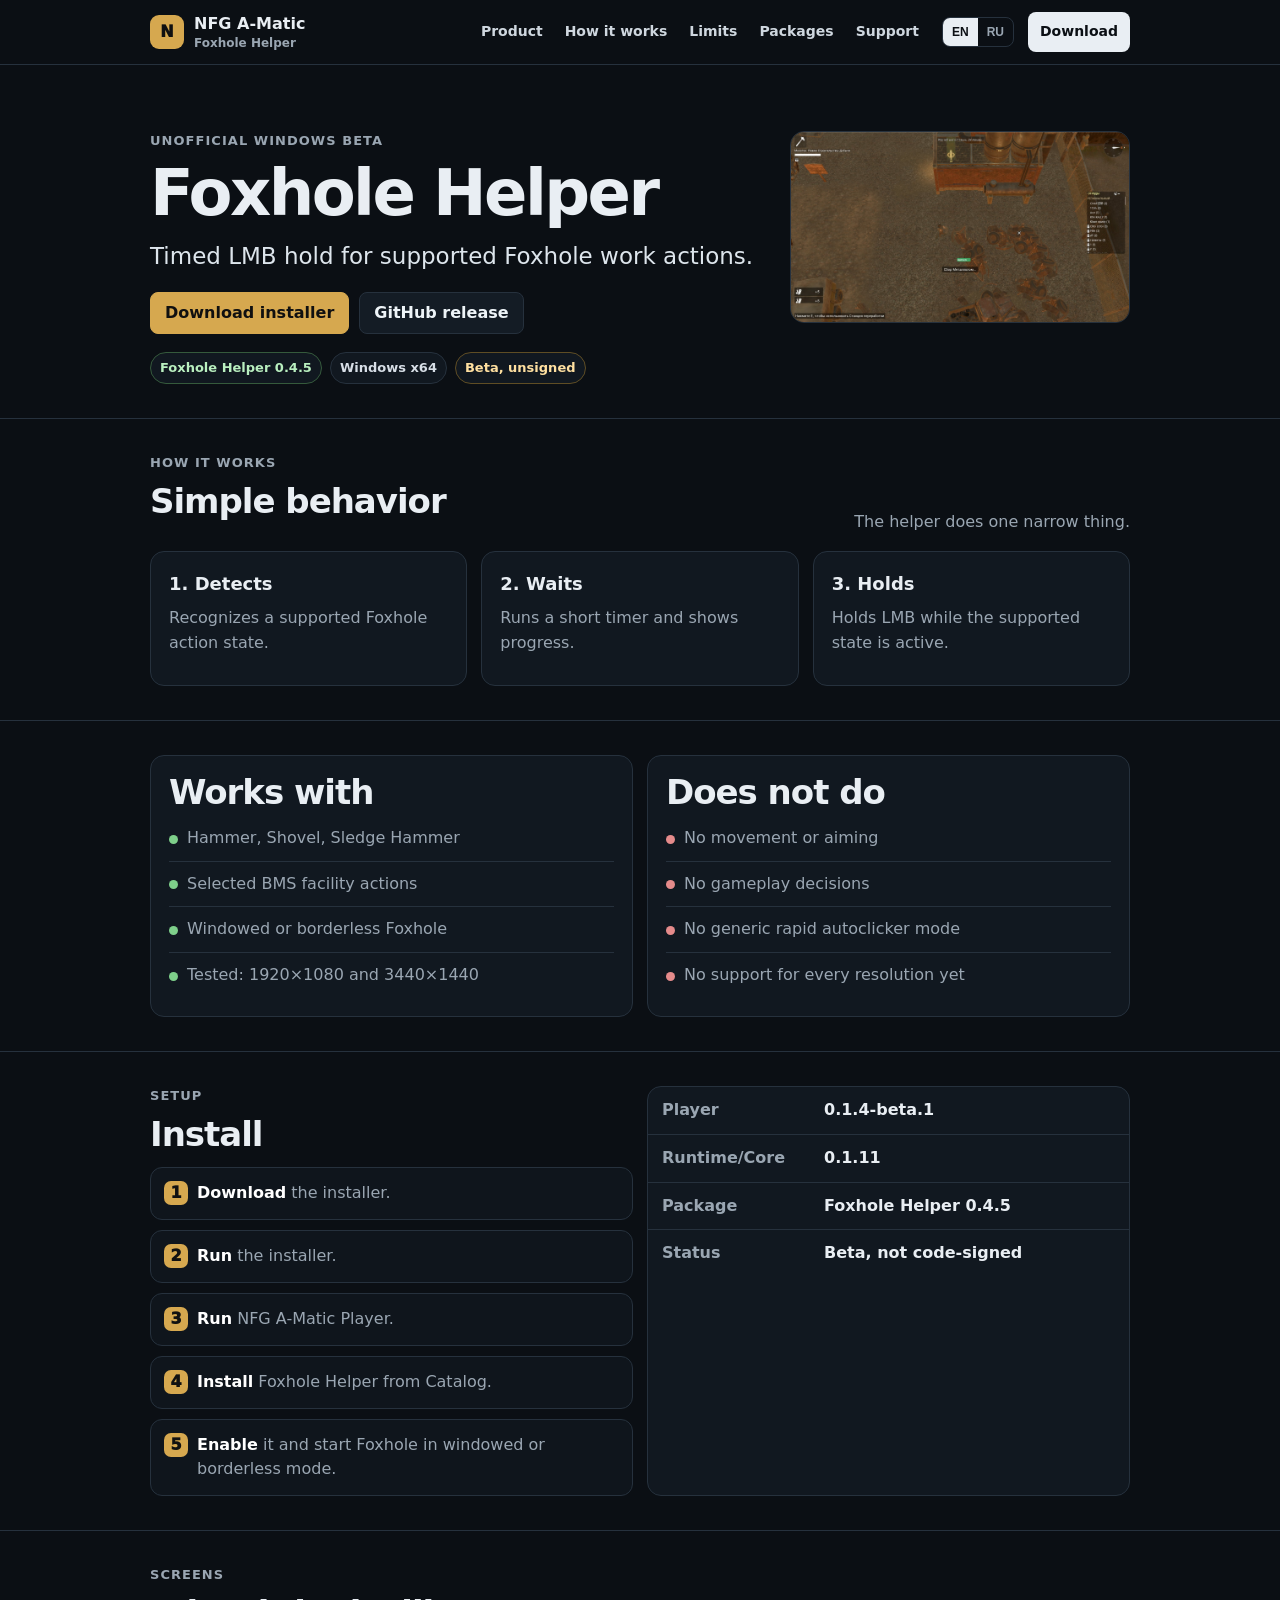
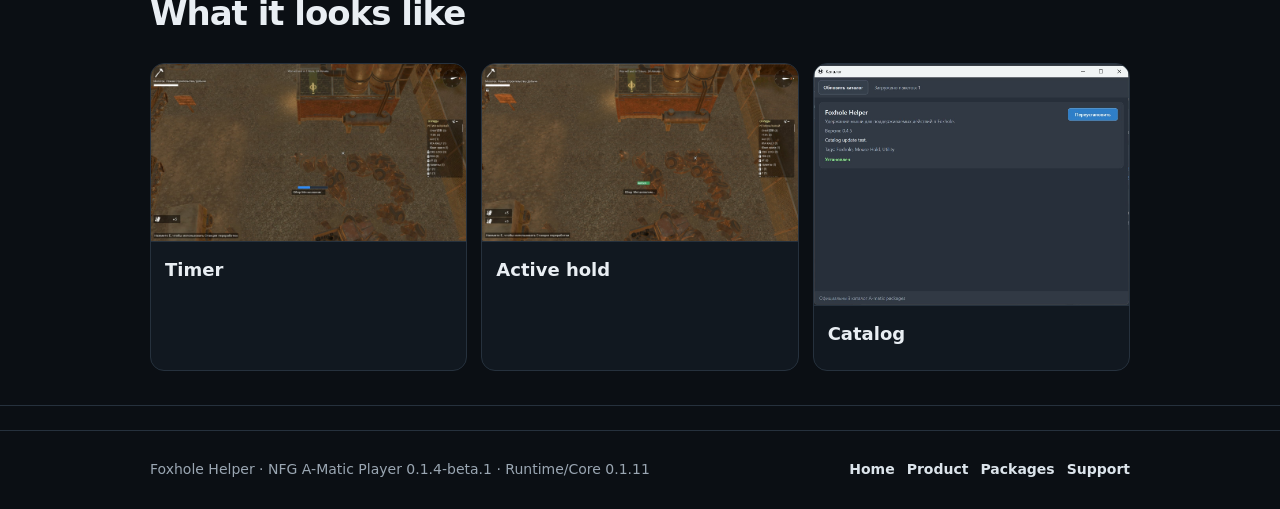
==== index.html @ 6a245680 "Restore static player website source" ====
<!DOCTYPE html>
<html lang="en">
<head>
<meta charset="utf-8"/>
<meta name="viewport" content="width=device-width, initial-scale=1"/>
<title>Foxhole Helper - timed LMB hold for Foxhole</title>
<meta name="description" content="Unofficial Windows beta utility for Foxhole. Holds LMB after a timer for supported work actions."/>
<link rel="canonical" href="https://nfg-system.online/"/>
<link rel="icon" href="/favicon.ico" sizes="any"/>
<link rel="icon" href="/assets/brand/nfg-favicon-48.png" sizes="48x48" type="image/png"/>
<link rel="icon" href="/assets/brand/nfg-favicon-192.png" sizes="192x192" type="image/png"/>
<link rel="apple-touch-icon" href="/assets/brand/nfg-apple-touch-icon.png" sizes="180x180"/>
<meta name="theme-color" content="#0b0f14"/>
<meta property="og:type" content="website"/>
<meta property="og:site_name" content="NFG A-Matic"/>
<meta property="og:url" content="https://nfg-system.online/"/>
<meta property="og:title" content="Foxhole Helper - timed LMB hold for Foxhole"/>
<meta property="og:description" content="Unofficial Windows beta utility for Foxhole. Holds LMB after a timer for supported work actions."/>
<meta property="og:image" content="https://nfg-system.online/assets/brand/nfg-og-image.png"/>
<meta property="og:image:width" content="1200"/>
<meta property="og:image:height" content="630"/>
<meta name="twitter:card" content="summary_large_image"/>
<meta name="twitter:title" content="Foxhole Helper - timed LMB hold for Foxhole"/>
<meta name="twitter:description" content="Unofficial Windows beta utility for Foxhole. Holds LMB after a timer for supported work actions."/>
<meta name="twitter:image" content="https://nfg-system.online/assets/brand/nfg-og-image.png"/>
<link rel="stylesheet" href="/assets/site.css"/>
</head>
<body><a class="skip-link" href="#main">Skip to content</a>
<header class="nav"><div class="container nav-inner">
<a class="brand" href="/"><span class="brand-mark">N</span><span><span>NFG A-Matic</span><span class="brand-sub">Foxhole Helper</span></span></a>
<div class="nav-right"><nav class="nav-links" aria-label="Main navigation">
<a data-i18n="nav.product" href="/foxhole-clicker/">Product</a>
<a data-i18n="nav.how" href="/#how">How it works</a>
<a data-i18n="nav.limits" href="/#limits">Limits</a>
<a data-i18n="nav.packages" href="/packages/">Packages</a>
<a data-i18n="nav.support" href="/support/">Support</a>
</nav><div class="lang-switch" aria-label="Language switcher"><button class="lang-button" data-lang="en" type="button">EN</button><button class="lang-button" data-lang="ru" type="button">RU</button></div><a class="nav-cta" data-i18n="nav.download" href="/download">Download</a></div>
</div></header><main id="main">
<section class="hero"><div class="container hero-grid"><div>
<span class="kicker" data-i18n="hero.kicker">Unofficial Windows beta</span>
<h1 data-i18n="hero.title">Foxhole Helper</h1>
<p class="lead" data-i18n="hero.lead">Timed LMB hold for supported Foxhole work actions.</p>
<div class="actions"><a class="btn btn-primary" data-i18n="hero.download" href="/download">Download installer</a><a class="btn" data-i18n="hero.release" href="/releases">GitHub release</a></div>
<div class="badges"><span class="pill ok" data-i18n="badge.package">Foxhole Helper 0.4.5</span><span class="pill" data-i18n="badge.windows">Windows x64</span><span class="pill warn" data-i18n="badge.beta">Beta, unsigned</span></div>
</div><div><img class="hero-shot zoomable" src="/assets/foxhole-helper/foxhole-helper-active-hold.jpg" alt="Foxhole Helper active hold status in Foxhole"/></div></div></section>
<section id="how"><div class="container"><div class="section-head"><div><span class="kicker" data-i18n="how.kicker">How it works</span><h2 data-i18n="how.title">Simple behavior</h2></div><p data-i18n="how.copy">The helper does one narrow thing.</p></div>
<div class="grid3"><div class="card"><h3 data-i18n="how1.title">1. Detects</h3><p class="muted" data-i18n="how1.copy">Recognizes a supported Foxhole action state.</p></div><div class="card"><h3 data-i18n="how2.title">2. Waits</h3><p class="muted" data-i18n="how2.copy">Runs a short timer and shows progress.</p></div><div class="card"><h3 data-i18n="how3.title">3. Holds</h3><p class="muted" data-i18n="how3.copy">Holds LMB while the supported state is active.</p></div></div></div></section>
<section id="limits"><div class="container grid2"><div class="panel"><h2 data-i18n="works.title">Works with</h2><ul class="clean"><li><span class="mark ok"></span><span data-i18n="works.1">Hammer, Shovel, Sledge Hammer</span></li><li><span class="mark ok"></span><span data-i18n="works.2">Selected BMS facility actions</span></li><li><span class="mark ok"></span><span data-i18n="works.3">Windowed or borderless Foxhole</span></li><li><span class="mark ok"></span><span data-i18n="works.4">Tested: 1920×1080 and 3440×1440</span></li></ul></div><div class="panel"><h2 data-i18n="not.title">Does not do</h2><ul class="clean"><li><span class="mark bad"></span><span data-i18n="not.1">No movement or aiming</span></li><li><span class="mark bad"></span><span data-i18n="not.2">No gameplay decisions</span></li><li><span class="mark bad"></span><span data-i18n="not.3">No generic rapid autoclicker mode</span></li><li><span class="mark bad"></span><span data-i18n="not.4">No support for every resolution yet</span></li></ul></div></div></section>
<section id="download"><div class="container grid2"><div><span class="kicker" data-i18n="setup.kicker">Setup</span><h2 data-i18n="setup.title">Install</h2><ol class="steps"><li data-i18n-html="setup.1"><strong>Download</strong> the installer.</li><li data-i18n-html="setup.2"><strong>Run</strong> the installer.</li><li data-i18n-html="setup.3"><strong>Run</strong> NFG A-Matic Player.</li><li data-i18n-html="setup.4"><strong>Install</strong> Foxhole Helper from Catalog.</li><li data-i18n-html="setup.5"><strong>Enable</strong> it and start Foxhole in windowed or borderless mode.</li></ol></div><div class="spec"><div class="spec-row"><div class="spec-label" data-i18n="spec.player">Player</div><div class="spec-value">0.1.4-beta.1</div></div><div class="spec-row"><div class="spec-label" data-i18n="spec.runtime">Runtime/Core</div><div class="spec-value">0.1.11</div></div><div class="spec-row"><div class="spec-label" data-i18n="spec.package">Package</div><div class="spec-value">Foxhole Helper 0.4.5</div></div><div class="spec-row"><div class="spec-label" data-i18n="spec.status">Status</div><div class="spec-value" data-i18n="spec.statusv">Beta, not code-signed</div></div></div></div></section>
<section id="screens"><div class="container"><div class="section-head"><div><span class="kicker" data-i18n="screens.kicker">Screens</span><h2 data-i18n="screens.title">What it looks like</h2></div></div><div class="grid3"><div class="shot"><img class="zoomable" src="/assets/foxhole-helper/foxhole-helper-progress-bar.jpg" alt="Timer progress before hold starts"/><div class="shot-body"><h3 data-i18n="screen1.title">Timer</h3></div></div><div class="shot"><img class="zoomable" src="/assets/foxhole-helper/foxhole-helper-active-hold.jpg" alt="Active hold status"/><div class="shot-body"><h3 data-i18n="screen2.title">Active hold</h3></div></div><div class="shot"><img class="zoomable" src="/assets/foxhole-helper/player-catalog-foxhole-helper.jpg" alt="Foxhole Helper in Player catalog"/><div class="shot-body"><h3 data-i18n="screen3.title">Catalog</h3></div></div></div></div></section>
</main><footer class="footer"><div class="container footer-inner"><div data-i18n="footer.text">Foxhole Helper · NFG A-Matic Player 0.1.4-beta.1 · Runtime/Core 0.1.11</div><div class="footer-links"><a data-i18n="footer.home" href="/">Home</a><a data-i18n="footer.product" href="/foxhole-clicker/">Product</a><a data-i18n="footer.packages" href="/packages/">Packages</a><a data-i18n="footer.support" href="/support/">Support</a></div></div></footer><div class="lightbox" id="image-lightbox" aria-hidden="true"><div class="lightbox-panel"><button class="lightbox-close" type="button" aria-label="Close image">×</button><img id="lightbox-image" alt=""/><div class="lightbox-caption" id="lightbox-caption"></div></div></div><script>window.NFG_TRANSLATIONS = {
  "en": {
    "nav.product": "Product",
    "nav.how": "How it works",
    "nav.limits": "Limits",
    "nav.packages": "Packages",
    "nav.support": "Support",
    "nav.download": "Download",
    "footer.text": "Foxhole Helper · NFG A-Matic Player 0.1.4-beta.1 · Runtime/Core 0.1.11",
    "footer.home": "Home",
    "footer.product": "Product",
    "footer.packages": "Packages",
    "footer.support": "Support",
    "meta.title": "Foxhole Helper - timed LMB hold for Foxhole",
    "meta.description": "Unofficial Windows beta utility for Foxhole. Holds LMB after a timer for supported work actions.",
    "hero.kicker": "Unofficial Windows beta",
    "hero.title": "Foxhole Helper",
    "hero.lead": "Timed LMB hold for supported Foxhole work actions.",
    "hero.download": "Download installer",
    "hero.release": "GitHub release",
    "badge.package": "Foxhole Helper 0.4.5",
    "badge.windows": "Windows x64",
    "badge.beta": "Beta, unsigned",
    "how.kicker": "How it works",
    "how.title": "Simple behavior",
    "how.copy": "The helper does one narrow thing.",
    "how1.title": "1. Detects",
    "how1.copy": "Recognizes a supported Foxhole action state.",
    "how2.title": "2. Waits",
    "how2.copy": "Runs a short timer and shows progress.",
    "how3.title": "3. Holds",
    "how3.copy": "Holds LMB while the supported state is active.",
    "works.title": "Works with",
    "works.1": "Hammer, Shovel, Sledge Hammer",
    "works.2": "Selected BMS facility actions",
    "works.3": "Windowed or borderless Foxhole",
    "works.4": "Tested: 1920×1080 and 3440×1440",
    "not.title": "Does not do",
    "not.1": "No movement or aiming",
    "not.2": "No gameplay decisions",
    "not.3": "No generic rapid autoclicker mode",
    "not.4": "No support for every resolution yet",
    "setup.kicker": "Setup",
    "setup.title": "Install",
    "setup.1": "<strong>Download</strong> the installer.",
    "setup.2": "<strong>Run</strong> the installer.",
    "setup.3": "<strong>Run</strong> NFG A-Matic Player.",
    "setup.4": "<strong>Install</strong> Foxhole Helper from Catalog.",
    "setup.5": "<strong>Enable</strong> it and start Foxhole in windowed or borderless mode.",
    "spec.player": "Player",
    "spec.runtime": "Runtime/Core",
    "spec.package": "Package",
    "spec.status": "Status",
    "spec.statusv": "Beta, not code-signed",
    "screens.kicker": "Screens",
    "screens.title": "What it looks like",
    "screen1.title": "Timer",
    "screen2.title": "Active hold",
    "screen3.title": "Catalog"
  },
  "ru": {
    "nav.product": "Продукт",
    "nav.how": "Как работает",
    "nav.limits": "Ограничения",
    "nav.packages": "Пакеты",
    "nav.support": "Поддержка",
    "nav.download": "Скачать",
    "footer.text": "Foxhole Helper · NFG A-Matic Player 0.1.4-beta.1 · Runtime/Core 0.1.11",
    "footer.home": "Главная",
    "footer.product": "Продукт",
    "footer.packages": "Пакеты",
    "footer.support": "Поддержка",
    "meta.title": "Foxhole Helper - удержание ЛКМ для Foxhole",
    "meta.description": "Неофициальная beta-утилита для Foxhole. Удерживает ЛКМ после таймера для поддерживаемых рабочих действий.",
    "hero.kicker": "Неофициальная Windows beta",
    "hero.title": "Foxhole Helper",
    "hero.lead": "Удержание ЛКМ по таймеру для поддерживаемых рабочих действий в Foxhole.",
    "hero.download": "Скачать установщик",
    "hero.release": "GitHub release",
    "badge.package": "Foxhole Helper 0.4.5",
    "badge.windows": "Windows x64",
    "badge.beta": "Beta, без подписи",
    "how.kicker": "Как работает",
    "how.title": "Простое поведение",
    "how.copy": "Помощник делает одну узкую вещь.",
    "how1.title": "1. Распознаёт",
    "how1.copy": "Определяет поддерживаемое состояние действия в Foxhole.",
    "how2.title": "2. Ждёт",
    "how2.copy": "Запускает короткий таймер и показывает прогресс.",
    "how3.title": "3. Удерживает",
    "how3.copy": "Удерживает ЛКМ, пока поддерживаемое состояние активно.",
    "works.title": "Работает с",
    "works.1": "Hammer, Shovel, Sledge Hammer",
    "works.2": "Некоторыми BMS facility-действиями",
    "works.3": "Оконным или безрамочным режимом Foxhole",
    "works.4": "Проверено: 1920×1080 и 3440×1440",
    "not.title": "Не делает",
    "not.1": "Не ходит и не целится",
    "not.2": "Не принимает игровые решения",
    "not.3": "Не является универсальным быстрым автокликером",
    "not.4": "Пока не поддерживает все разрешения",
    "setup.kicker": "Настройка",
    "setup.title": "Установка",
    "setup.1": "<strong>Скачать</strong> установщик.",
    "setup.2": "<strong>Запустить</strong> установщик.",
    "setup.3": "<strong>Запустить</strong> NFG A-Matic Player.",
    "setup.4": "<strong>Установить</strong> Foxhole Helper из Catalog.",
    "setup.5": "<strong>Включить</strong> пакет и запустить Foxhole в оконном или безрамочном режиме.",
    "spec.player": "Player",
    "spec.runtime": "Runtime/Core",
    "spec.package": "Пакет",
    "spec.status": "Статус",
    "spec.statusv": "Beta, без подписи",
    "screens.kicker": "Скрины",
    "screens.title": "Как это выглядит",
    "screen1.title": "Таймер",
    "screen2.title": "Активное удержание",
    "screen3.title": "Каталог"
  }
};</script>
<script src="/assets/site.js"></script></body>
</html>
---- assets/site.css ----
:root{
  --bg:#0b0f14;
  --panel:#111820;
  --panel2:#0f151c;
  --text:#e9eef3;
  --muted:#9aa6b2;
  --line:#26313d;
  --accent:#d6a84f;
  --ok:#7ecf8a;
  --warn:#e6bd68;
  --bad:#e58b8b;
  --max:980px;
}
*{box-sizing:border-box}
html{background:var(--bg);scroll-behavior:smooth}
body{margin:0;font-family:Inter,ui-sans-serif,system-ui,-apple-system,BlinkMacSystemFont,"Segoe UI",Arial,sans-serif;color:var(--text);background:var(--bg);line-height:1.55;-webkit-font-smoothing:antialiased}
a{color:inherit;text-decoration:none}
a:hover{text-decoration:underline}
img{max-width:100%;height:auto}
.skip-link{position:absolute;left:-999px;top:auto;width:1px;height:1px;overflow:hidden}.skip-link:focus{left:16px;top:16px;width:auto;height:auto;z-index:999;background:#fff;color:#000;padding:8px 10px;border-radius:8px}
.container{width:min(100% - 36px,var(--max));margin:0 auto}
.nav{border-bottom:1px solid var(--line);background:#0b0f14;position:sticky;top:0;z-index:20}
.nav-inner{min-height:64px;display:flex;align-items:center;justify-content:space-between;gap:18px}
.brand{display:flex;align-items:center;gap:10px;font-weight:800;white-space:nowrap}.brand-mark{width:34px;height:34px;border-radius:9px;display:grid;place-items:center;background:var(--accent);color:#101010;font-weight:950}.brand-sub{display:block;color:var(--muted);font-size:12px;font-weight:600;margin-top:-3px}
.nav-right{display:flex;align-items:center;gap:14px}.nav-links{display:flex;gap:4px;flex-wrap:wrap}.nav-links a{color:#cfd7df;font-size:14px;font-weight:650;padding:8px 9px;border-radius:8px}.nav-links a:hover{background:#151d26;text-decoration:none;color:#fff}
.lang-switch{display:flex;border:1px solid var(--line);border-radius:8px;overflow:hidden}.lang-button{border:0;background:transparent;color:var(--muted);font-weight:800;font-size:12px;padding:7px 9px;cursor:pointer}.lang-button.active{background:#e9eef3;color:#0b0f14}.nav-cta{display:inline-flex;align-items:center;justify-content:center;padding:9px 12px;border-radius:8px;background:#e9eef3;color:#0b0f14;font-weight:800;font-size:14px}.nav-cta:hover{background:#fff;text-decoration:none;color:#0b0f14}
main{padding:44px 0 24px}.hero{padding:22px 0 34px;border-bottom:1px solid var(--line)}.hero-grid{display:grid;grid-template-columns:minmax(0,1fr) 340px;gap:32px;align-items:start}.kicker{display:block;color:var(--muted);font-size:13px;font-weight:750;text-transform:uppercase;letter-spacing:.08em;margin-bottom:10px}h1{font-size:clamp(36px,6vw,64px);line-height:1;margin:0 0 16px;letter-spacing:-.04em}h2{font-size:clamp(24px,4vw,34px);line-height:1.1;margin:0 0 14px;letter-spacing:-.03em}h3{font-size:18px;margin:0 0 8px}p{margin:0 0 12px}.lead{font-size:clamp(18px,2.3vw,23px);line-height:1.35;color:#dde5ec;max-width:720px}.muted{color:var(--muted)}.tiny{font-size:13px;color:var(--muted)}
.actions{display:flex;flex-wrap:wrap;gap:10px;margin-top:20px}.btn{display:inline-flex;align-items:center;justify-content:center;min-height:42px;padding:0 14px;border:1px solid var(--line);border-radius:8px;background:#141c25;color:#eef4f8;font-weight:800}.btn:hover{background:#1a2430;text-decoration:none}.btn-primary{background:var(--accent);border-color:var(--accent);color:#101010}.btn-primary:hover{background:#e7bd66;color:#101010}.btn-small{min-height:36px;padding:0 12px;font-size:14px}
.badges{display:flex;flex-wrap:wrap;gap:8px;margin-top:18px}.pill{display:inline-flex;align-items:center;border:1px solid var(--line);border-radius:999px;padding:5px 9px;color:#d7dee6;font-size:13px;font-weight:750;background:#111820}.pill.ok{color:#b9efbf;border-color:#355a3c}.pill.warn{color:#ffe0a0;border-color:#5f4d24}.pill.bad{color:#ffb7b7;border-color:#5e3030}
.card,.panel,.shot,.notice,.spec{border:1px solid var(--line);border-radius:14px;background:var(--panel);padding:18px}.panel h3,.card h3{margin-bottom:8px}.grid2{display:grid;grid-template-columns:1fr 1fr;gap:14px}.grid3{display:grid;grid-template-columns:repeat(3,1fr);gap:14px}section{padding:34px 0;border-bottom:1px solid var(--line)}.section-head{display:flex;align-items:end;justify-content:space-between;gap:20px;margin-bottom:16px}.section-head p{max-width:520px;color:var(--muted);margin:0}.list{margin:0;padding-left:20px;color:var(--muted)}.list li{margin:7px 0}.list strong{color:#fff}.clean{list-style:none;margin:0;padding:0}.clean li{display:flex;gap:9px;border-top:1px solid var(--line);padding:10px 0;color:var(--muted)}.clean li:first-child{border-top:0;padding-top:0}.mark{width:9px;height:9px;flex:0 0 auto;border-radius:50%;background:var(--accent);margin-top:.55em}.mark.ok{background:var(--ok)}.mark.warn{background:var(--warn)}.mark.bad{background:var(--bad)}
.steps{counter-reset:step;list-style:none;margin:0;padding:0;display:grid;gap:10px}.steps li{counter-increment:step;position:relative;padding:13px 14px 13px 46px;border:1px solid var(--line);border-radius:12px;background:#0f151c;color:var(--muted)}.steps li::before{content:counter(step);position:absolute;left:13px;top:13px;width:24px;height:24px;border-radius:7px;background:var(--accent);color:#111;display:grid;place-items:center;font-weight:950}.steps strong{color:#fff}
.spec{padding:0;overflow:hidden}.spec-row{display:grid;grid-template-columns:150px 1fr;gap:12px;padding:11px 14px;border-top:1px solid var(--line)}.spec-row:first-child{border-top:0}.spec-label{color:var(--muted);font-weight:750}.spec-value{font-weight:750}.shot{padding:0;overflow:hidden}.shot img{display:block;width:100%;border-bottom:1px solid var(--line);background:#05080c}.shot-body{padding:14px}.hero-shot{border:1px solid var(--line);border-radius:14px;display:block;background:#05080c}.code-box{font-family:ui-monospace,SFMono-Regular,Consolas,"Liberation Mono",monospace;font-size:13px;background:#070b10;border:1px solid var(--line);border-radius:12px;padding:12px;overflow-wrap:anywhere;color:#c9d3dd}.footer{border-top:1px solid var(--line);padding:28px 0;color:var(--muted);font-size:14px}.footer-inner{display:flex;justify-content:space-between;gap:18px;flex-wrap:wrap}.footer-links{display:flex;gap:12px;flex-wrap:wrap}.footer a{color:#dce4eb;font-weight:700}
.lightbox{position:fixed;inset:0;z-index:1000;display:none;align-items:center;justify-content:center;padding:24px;background:rgba(0,0,0,.88)}.lightbox.open{display:flex}.lightbox-panel{position:relative;width:min(96vw,1500px);max-height:92vh;display:grid;gap:10px}.lightbox img{display:block;width:100%;max-height:84vh;object-fit:contain;border:1px solid var(--line);border-radius:14px;background:#05080c}.lightbox-caption{text-align:center;color:#dbe4ec;font-size:14px}.lightbox-close{position:absolute;top:-14px;right:-14px;width:36px;height:36px;border-radius:10px;border:1px solid var(--line);background:#fff;color:#111;font-size:24px;line-height:1;cursor:pointer}.zoomable{cursor:zoom-in}
@media(max-width:860px){.hero-grid,.grid2,.grid3{grid-template-columns:1fr}.section-head{display:block}.section-head p{margin-top:8px}.nav-inner{align-items:flex-start;flex-direction:column;padding:13px 0}.nav-right{width:100%;justify-content:space-between}.nav-links{order:2;width:100%;overflow:auto;flex-wrap:nowrap;padding-bottom:2px}.nav-cta{display:none}}
@media(max-width:560px){.container{width:min(100% - 28px,var(--max))}main{padding-top:24px}.actions{display:grid}.btn{width:100%}.spec-row{grid-template-columns:1fr;gap:4px}.brand-sub{display:none}}
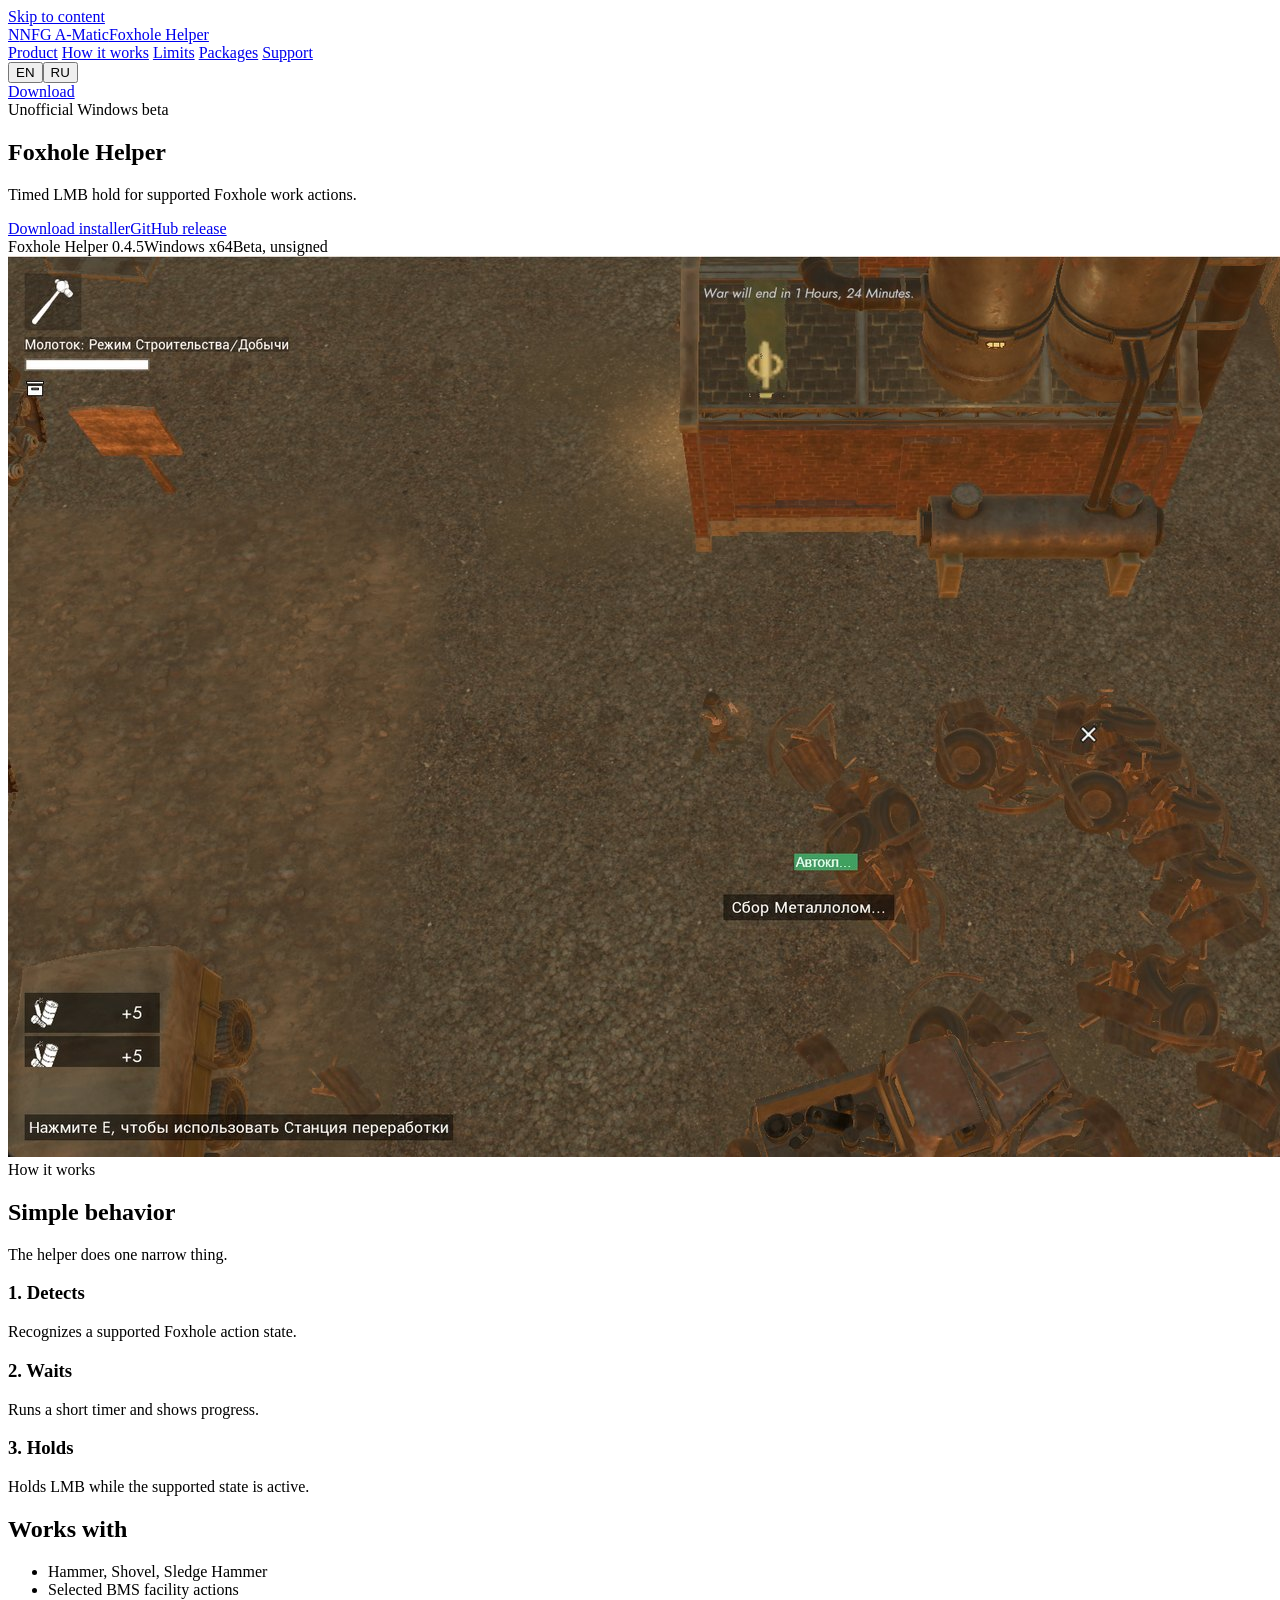
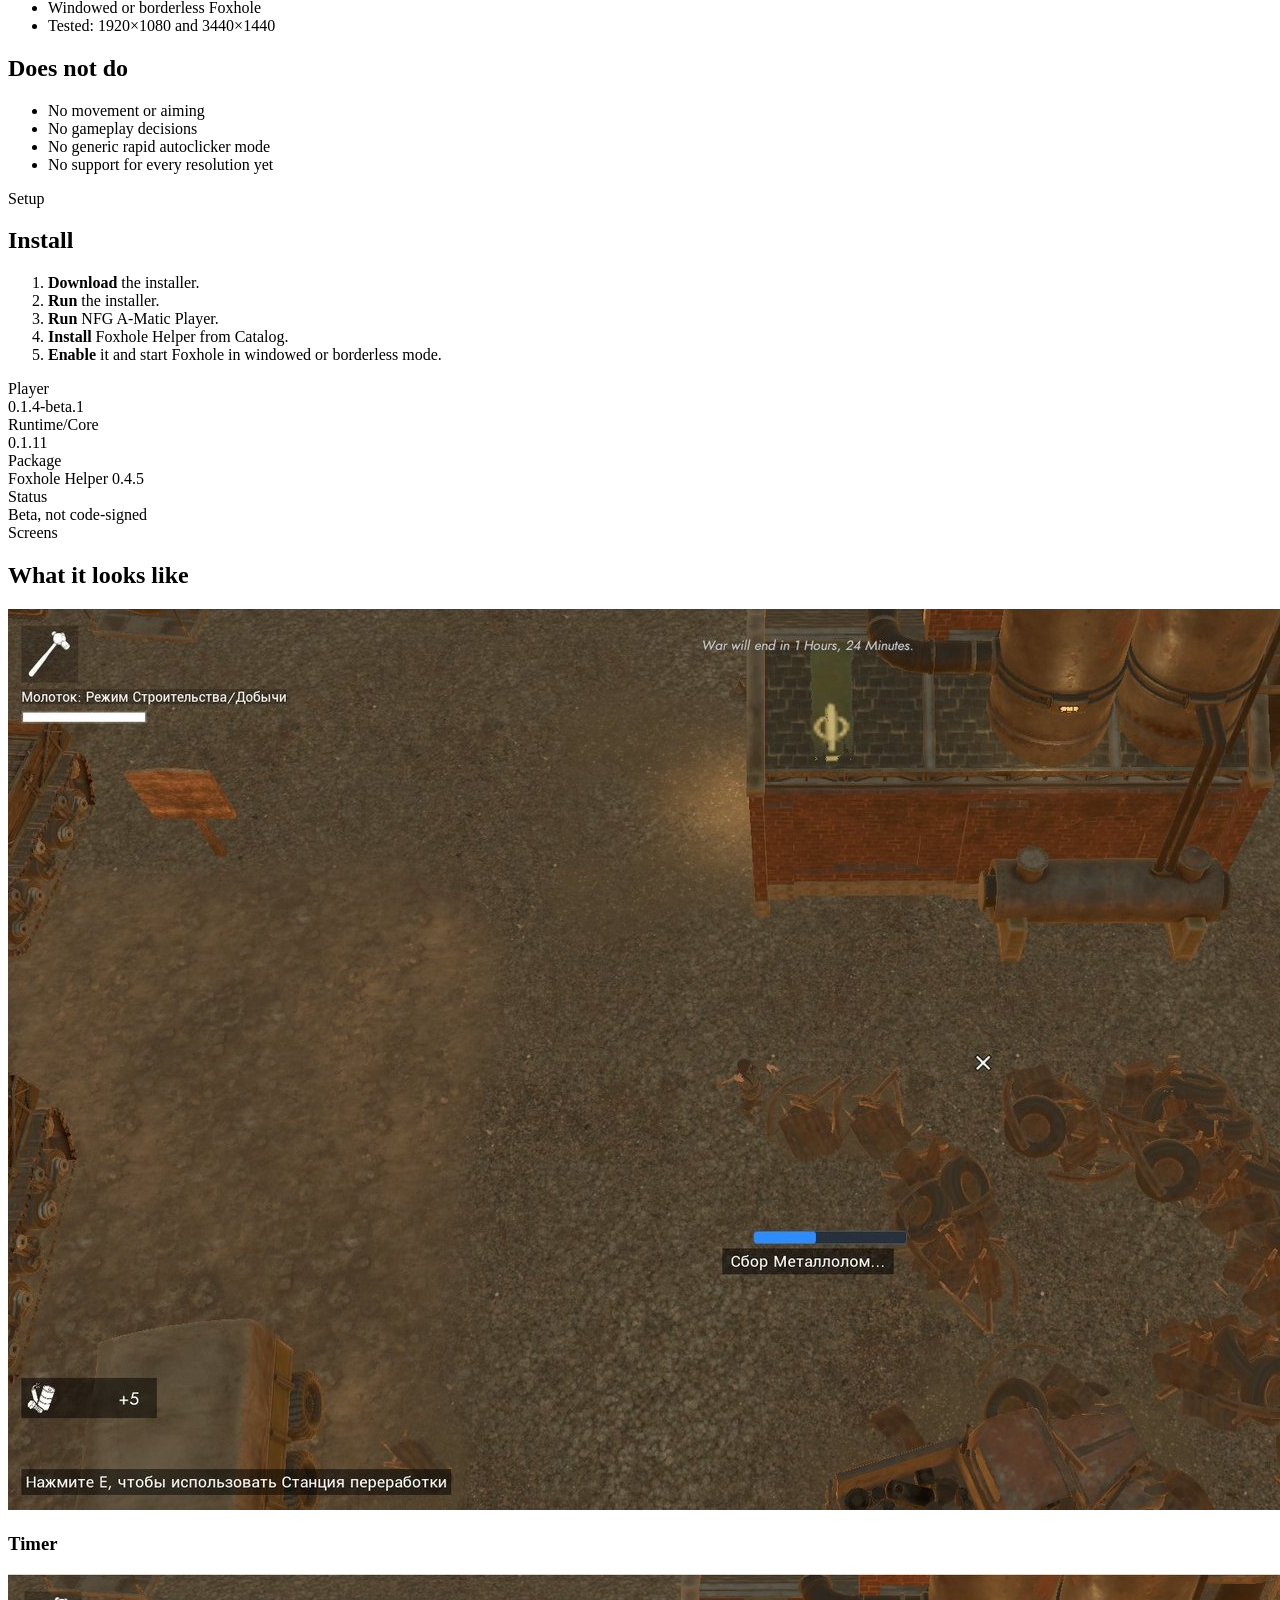
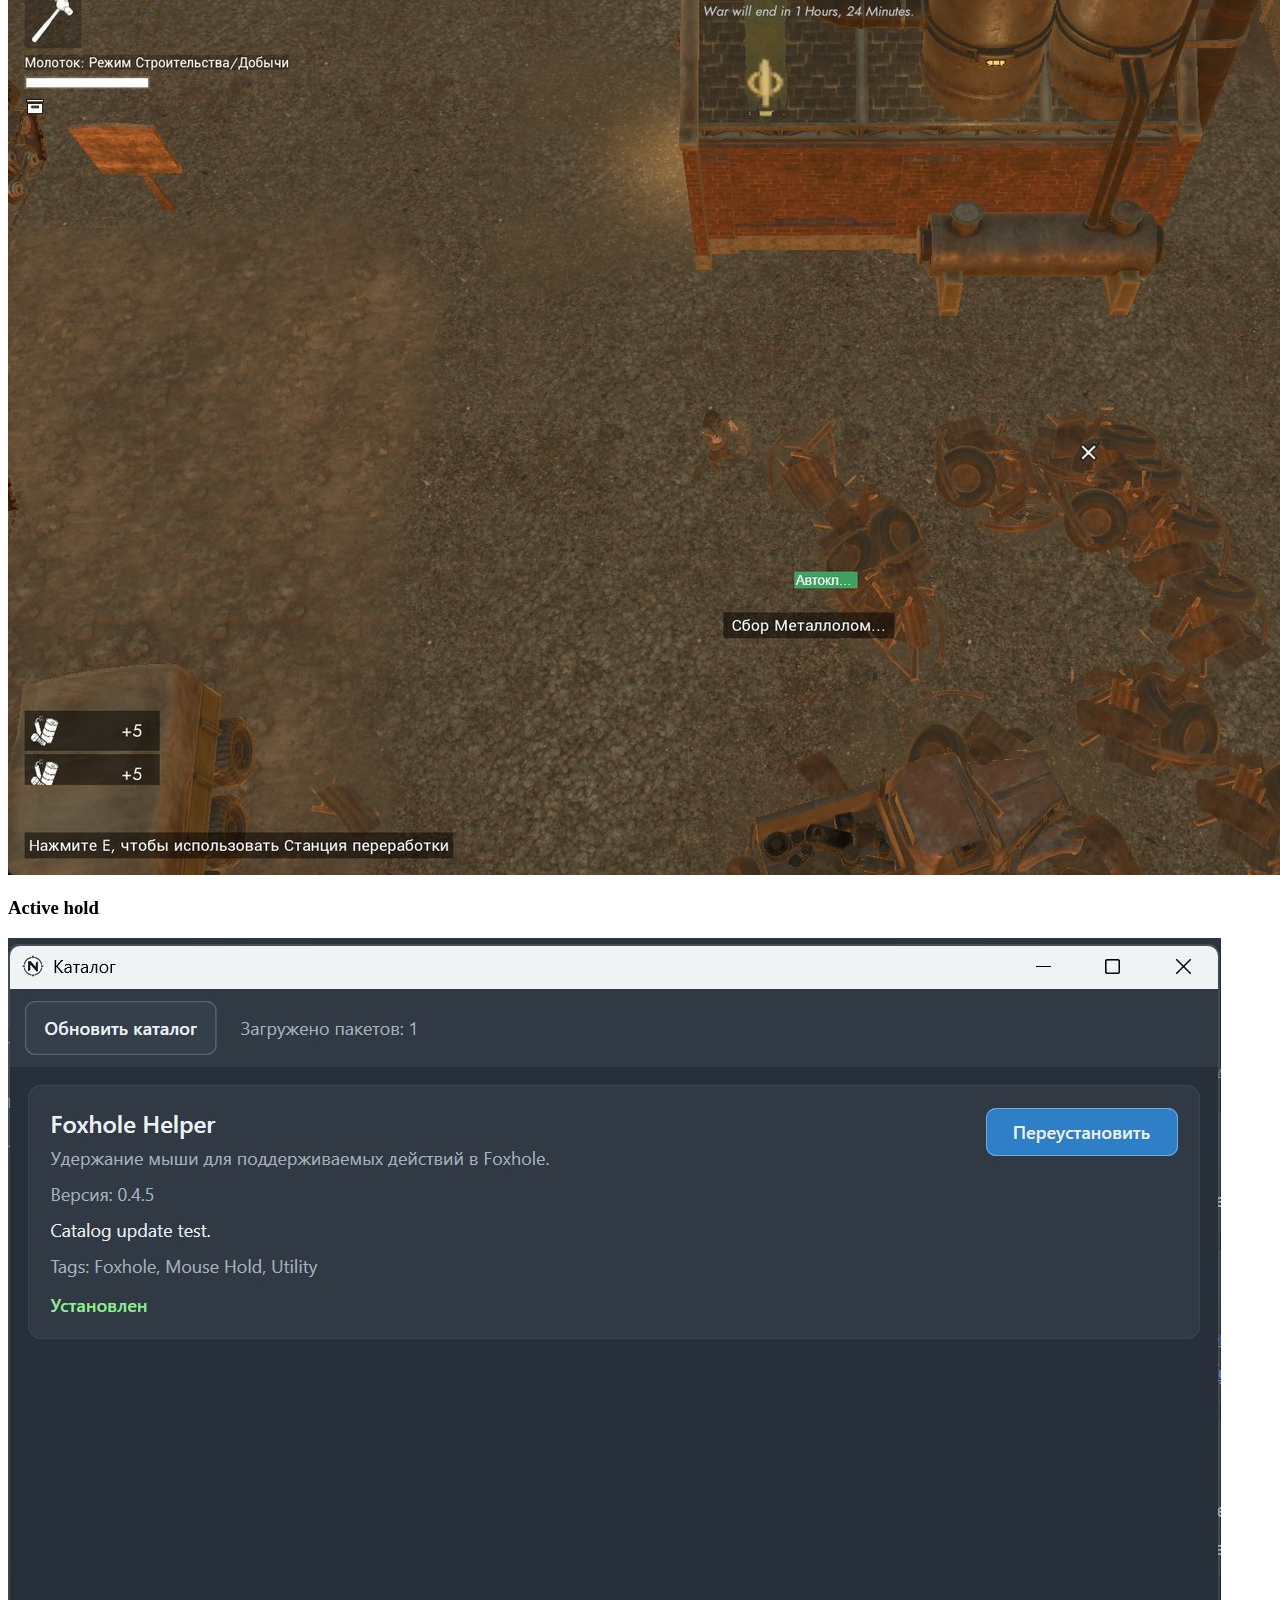
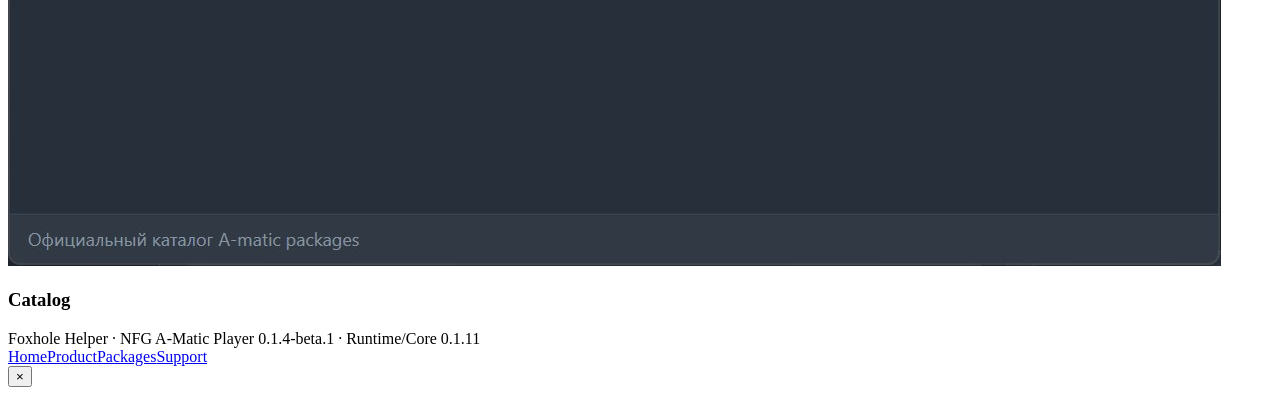
==== commit 4abc3646: "Version site stylesheet URL" ====
--- a/index.html
+++ b/index.html
@@ -23,7 +23,7 @@
 <meta name="twitter:title" content="Foxhole Helper - timed LMB hold for Foxhole"/>
 <meta name="twitter:description" content="Unofficial Windows beta utility for Foxhole. Holds LMB after a timer for supported work actions."/>
 <meta name="twitter:image" content="https://nfg-system.online/assets/brand/nfg-og-image.png"/>
-<link rel="stylesheet" href="/assets/site.css"/>
+<link rel="stylesheet" href="/assets/site-20260529.css"/>
 </head>
 <body><a class="skip-link" href="#main">Skip to content</a>
 <header class="nav"><div class="container nav-inner">
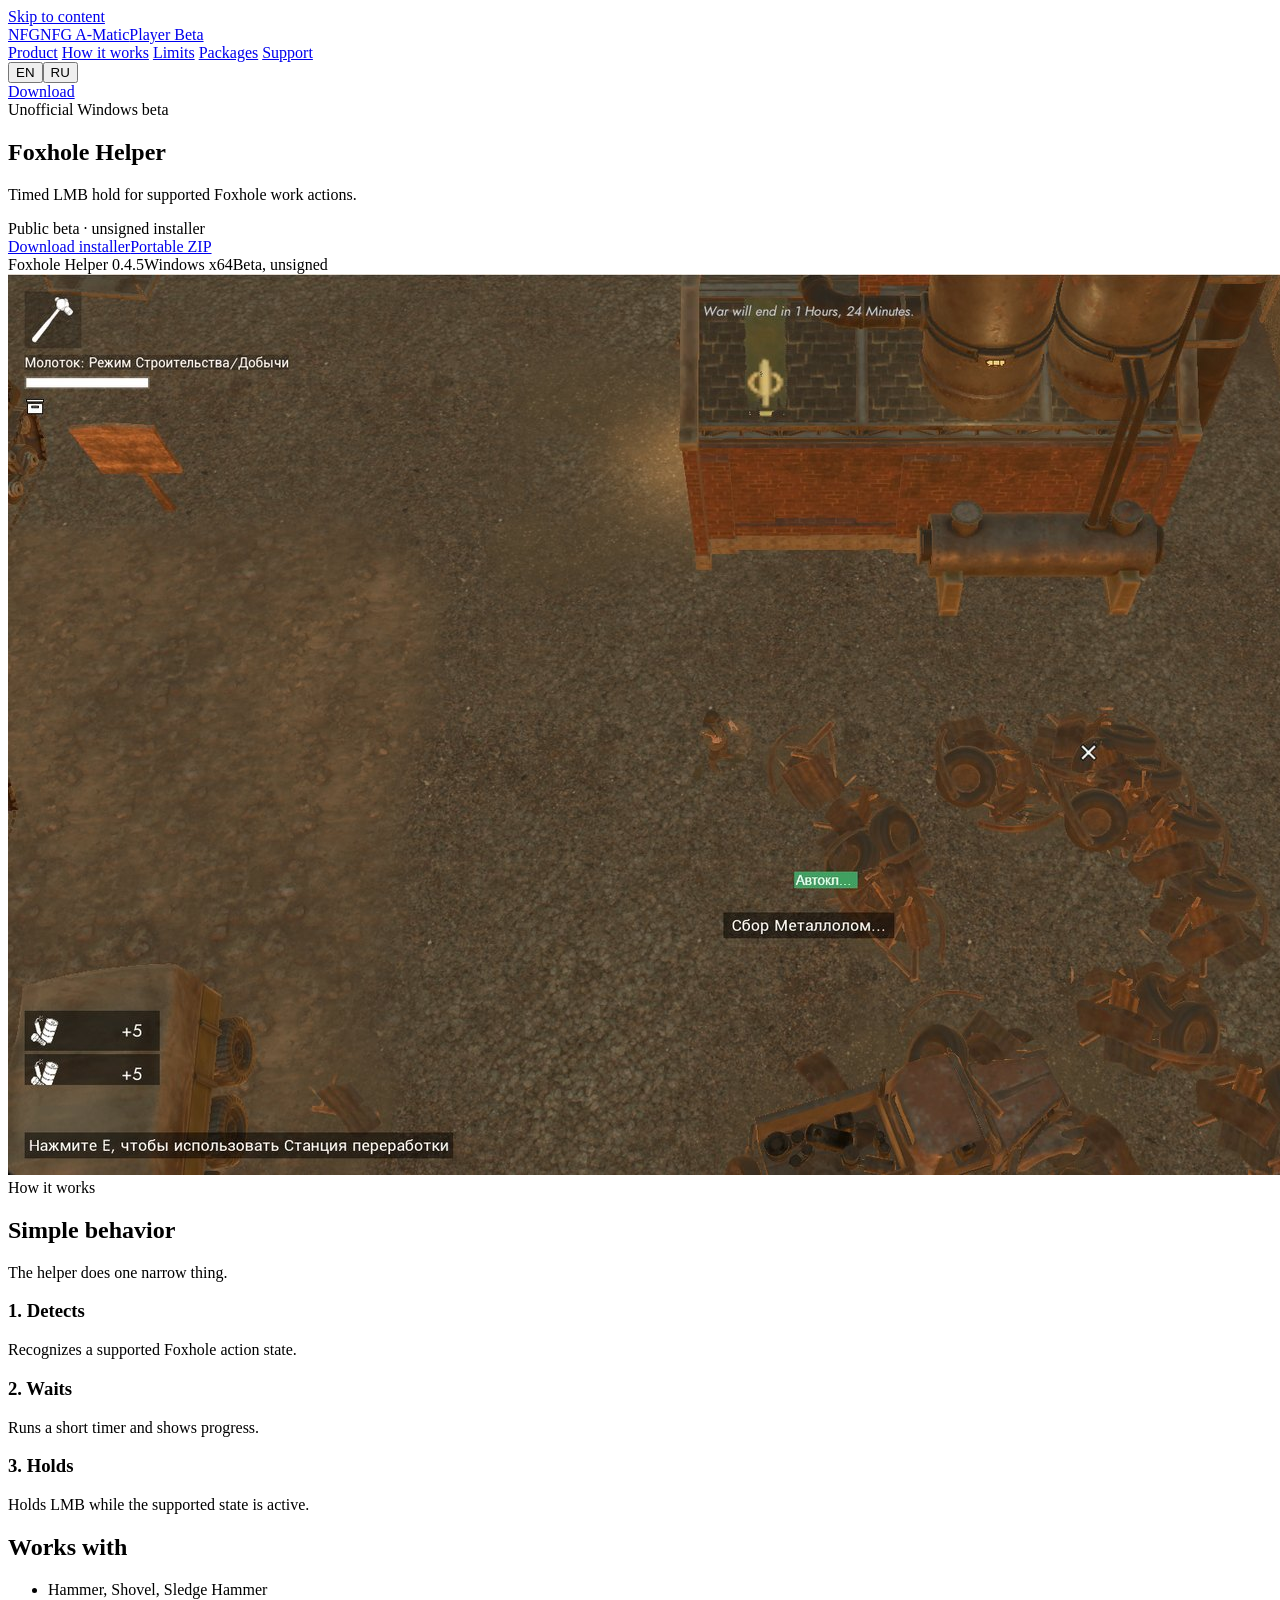
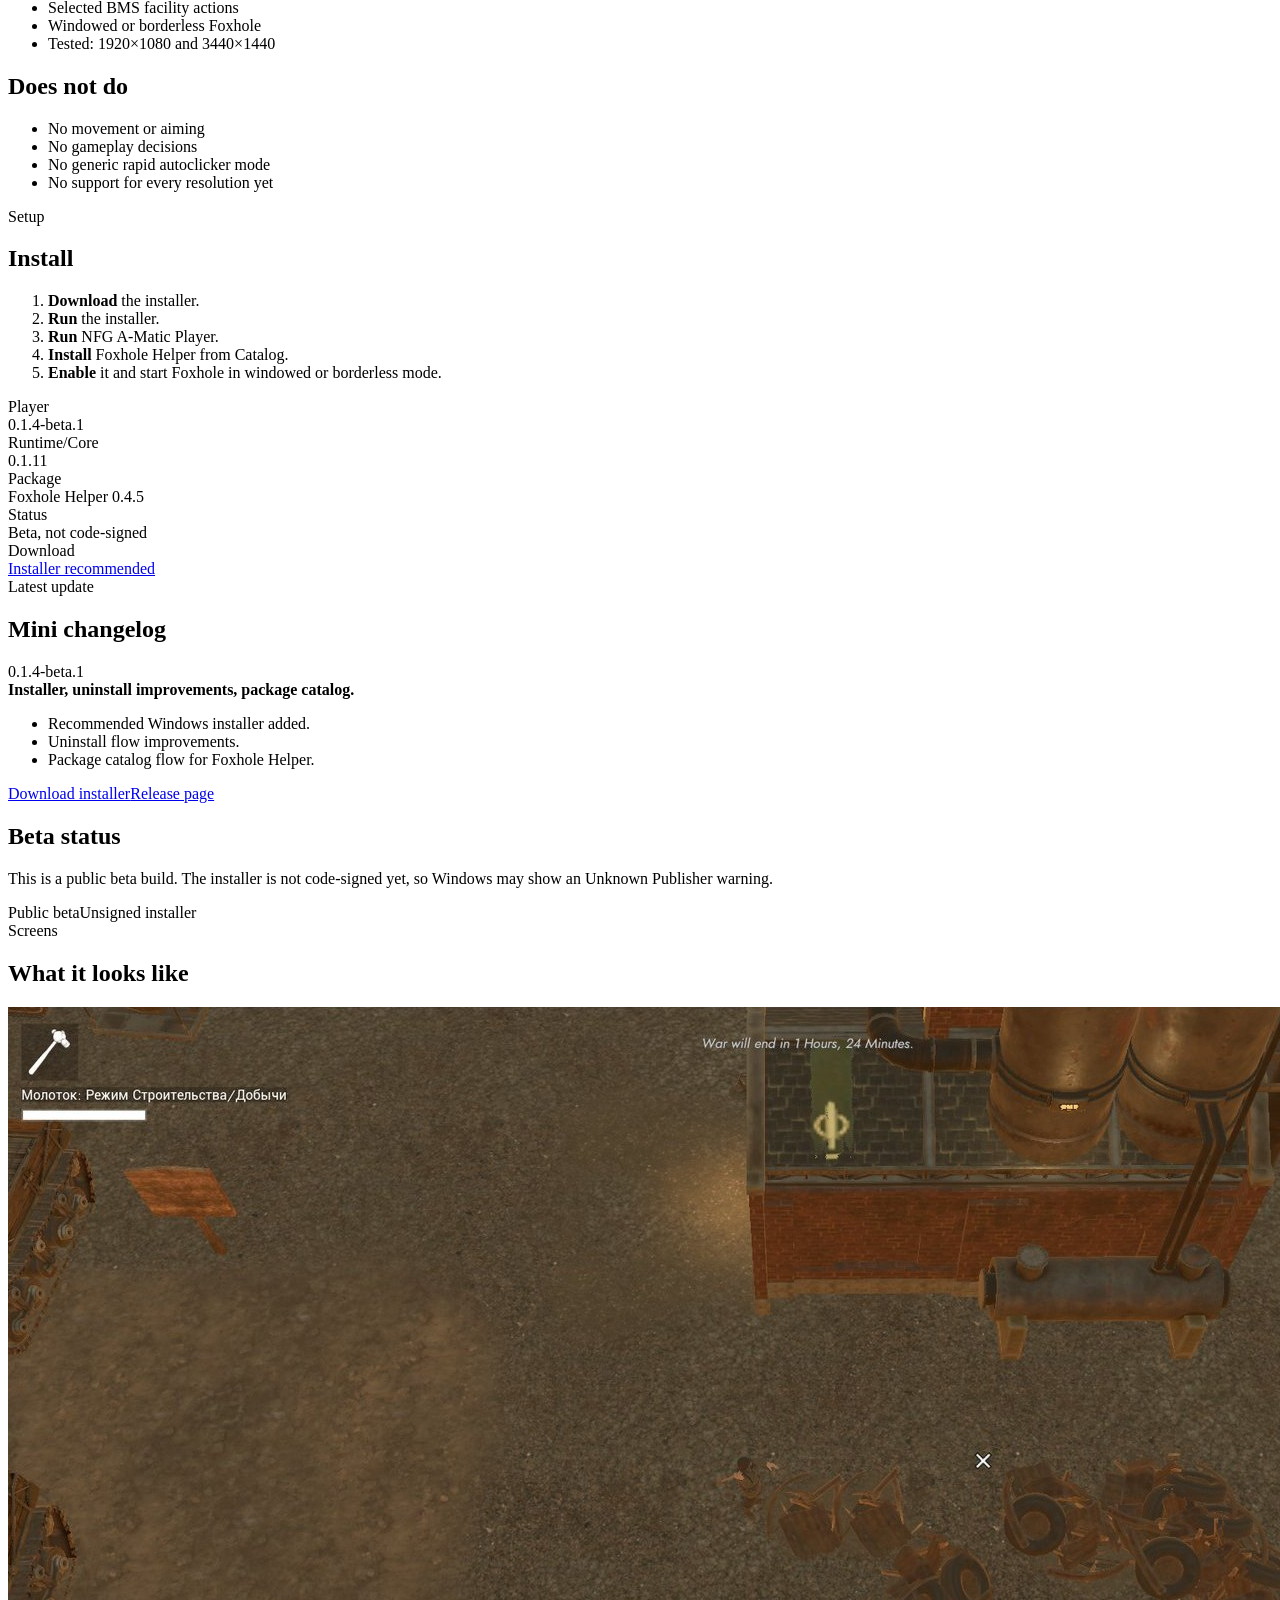
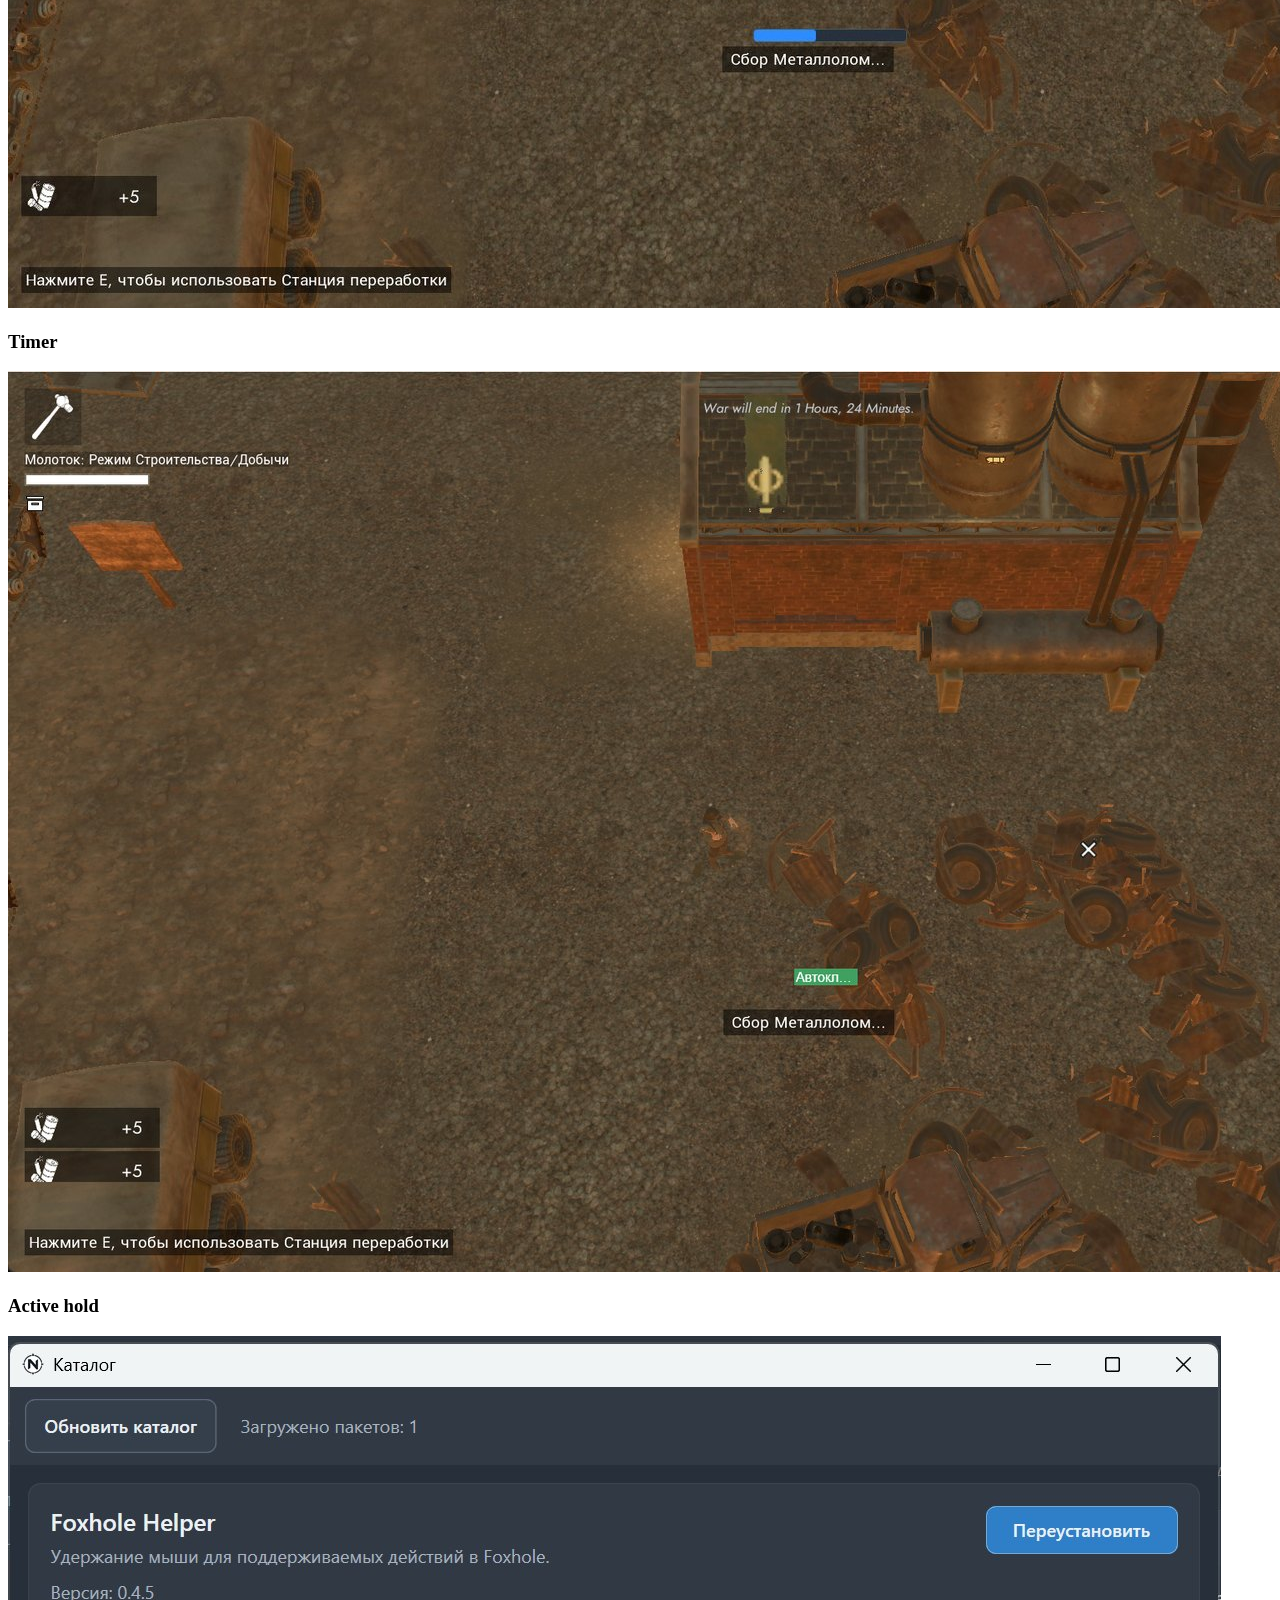
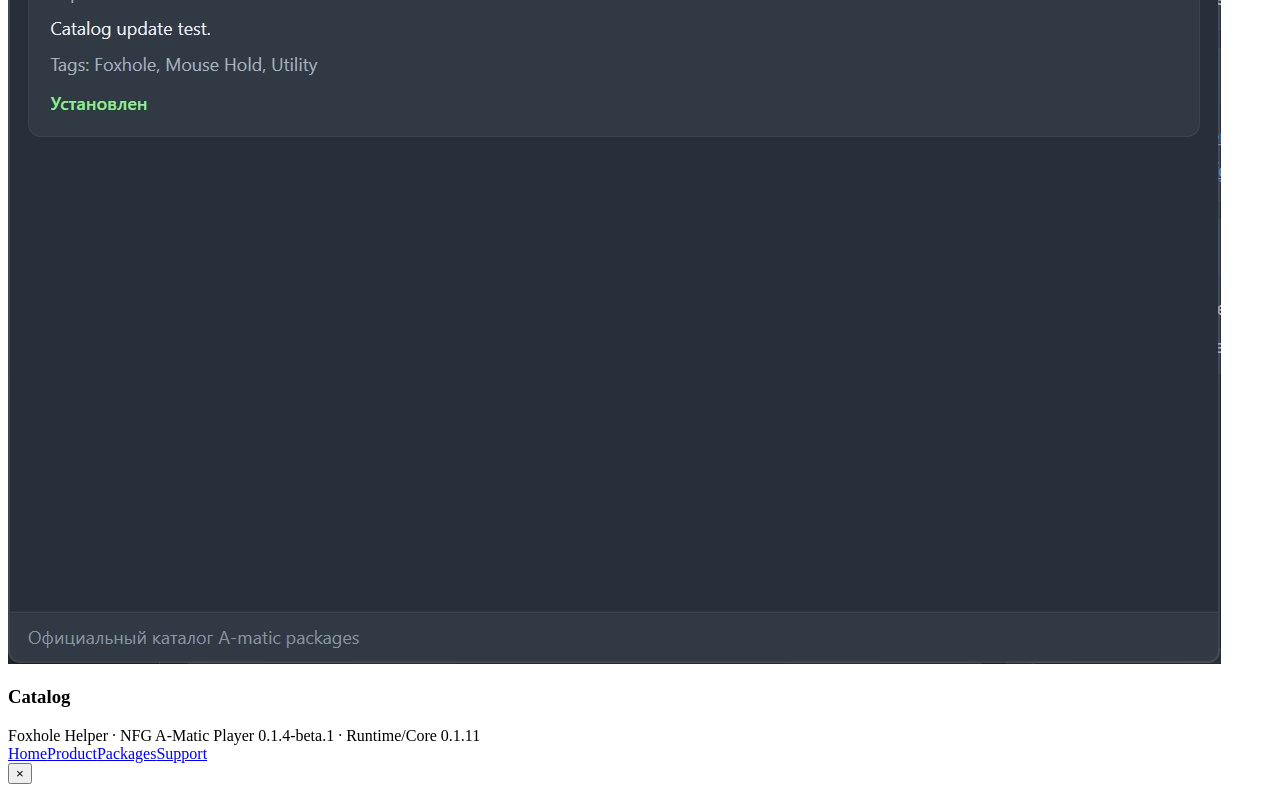
==== commit d358c7f0: "Improve beta site content and package pages" ====
--- a/index.html
+++ b/index.html
@@ -23,11 +23,11 @@
 <meta name="twitter:title" content="Foxhole Helper - timed LMB hold for Foxhole"/>
 <meta name="twitter:description" content="Unofficial Windows beta utility for Foxhole. Holds LMB after a timer for supported work actions."/>
 <meta name="twitter:image" content="https://nfg-system.online/assets/brand/nfg-og-image.png"/>
-<link rel="stylesheet" href="/assets/site-20260529.css"/>
+<link rel="stylesheet" href="/assets/site-20260529d.css"/>
 </head>
 <body><a class="skip-link" href="#main">Skip to content</a>
 <header class="nav"><div class="container nav-inner">
-<a class="brand" href="/"><span class="brand-mark">N</span><span><span>NFG A-Matic</span><span class="brand-sub">Foxhole Helper</span></span></a>
+<a class="brand" href="/"><span class="brand-mark">NFG</span><span><span>NFG A-Matic</span><span class="brand-sub">Player Beta</span></span></a>
 <div class="nav-right"><nav class="nav-links" aria-label="Main navigation">
 <a data-i18n="nav.product" href="/foxhole-clicker/">Product</a>
 <a data-i18n="nav.how" href="/#how">How it works</a>
@@ -40,13 +40,15 @@
 <span class="kicker" data-i18n="hero.kicker">Unofficial Windows beta</span>
 <h1 data-i18n="hero.title">Foxhole Helper</h1>
 <p class="lead" data-i18n="hero.lead">Timed LMB hold for supported Foxhole work actions.</p>
-<div class="actions"><a class="btn btn-primary" data-i18n="hero.download" href="/download">Download installer</a><a class="btn" data-i18n="hero.release" href="/releases">GitHub release</a></div>
+<div class="hero-status"><span class="status-dot"></span><span data-i18n="hero.status">Public beta · unsigned installer</span></div>
+<div class="actions"><a class="btn btn-primary" data-i18n="hero.download" href="/download">Download installer</a><a class="btn" data-i18n="hero.portable" href="/download/portable">Portable ZIP</a></div>
 <div class="badges"><span class="pill ok" data-i18n="badge.package">Foxhole Helper 0.4.5</span><span class="pill" data-i18n="badge.windows">Windows x64</span><span class="pill warn" data-i18n="badge.beta">Beta, unsigned</span></div>
 </div><div><img class="hero-shot zoomable" src="/assets/foxhole-helper/foxhole-helper-active-hold.jpg" alt="Foxhole Helper active hold status in Foxhole"/></div></div></section>
 <section id="how"><div class="container"><div class="section-head"><div><span class="kicker" data-i18n="how.kicker">How it works</span><h2 data-i18n="how.title">Simple behavior</h2></div><p data-i18n="how.copy">The helper does one narrow thing.</p></div>
 <div class="grid3"><div class="card"><h3 data-i18n="how1.title">1. Detects</h3><p class="muted" data-i18n="how1.copy">Recognizes a supported Foxhole action state.</p></div><div class="card"><h3 data-i18n="how2.title">2. Waits</h3><p class="muted" data-i18n="how2.copy">Runs a short timer and shows progress.</p></div><div class="card"><h3 data-i18n="how3.title">3. Holds</h3><p class="muted" data-i18n="how3.copy">Holds LMB while the supported state is active.</p></div></div></div></section>
 <section id="limits"><div class="container grid2"><div class="panel"><h2 data-i18n="works.title">Works with</h2><ul class="clean"><li><span class="mark ok"></span><span data-i18n="works.1">Hammer, Shovel, Sledge Hammer</span></li><li><span class="mark ok"></span><span data-i18n="works.2">Selected BMS facility actions</span></li><li><span class="mark ok"></span><span data-i18n="works.3">Windowed or borderless Foxhole</span></li><li><span class="mark ok"></span><span data-i18n="works.4">Tested: 1920×1080 and 3440×1440</span></li></ul></div><div class="panel"><h2 data-i18n="not.title">Does not do</h2><ul class="clean"><li><span class="mark bad"></span><span data-i18n="not.1">No movement or aiming</span></li><li><span class="mark bad"></span><span data-i18n="not.2">No gameplay decisions</span></li><li><span class="mark bad"></span><span data-i18n="not.3">No generic rapid autoclicker mode</span></li><li><span class="mark bad"></span><span data-i18n="not.4">No support for every resolution yet</span></li></ul></div></div></section>
-<section id="download"><div class="container grid2"><div><span class="kicker" data-i18n="setup.kicker">Setup</span><h2 data-i18n="setup.title">Install</h2><ol class="steps"><li data-i18n-html="setup.1"><strong>Download</strong> the installer.</li><li data-i18n-html="setup.2"><strong>Run</strong> the installer.</li><li data-i18n-html="setup.3"><strong>Run</strong> NFG A-Matic Player.</li><li data-i18n-html="setup.4"><strong>Install</strong> Foxhole Helper from Catalog.</li><li data-i18n-html="setup.5"><strong>Enable</strong> it and start Foxhole in windowed or borderless mode.</li></ol></div><div class="spec"><div class="spec-row"><div class="spec-label" data-i18n="spec.player">Player</div><div class="spec-value">0.1.4-beta.1</div></div><div class="spec-row"><div class="spec-label" data-i18n="spec.runtime">Runtime/Core</div><div class="spec-value">0.1.11</div></div><div class="spec-row"><div class="spec-label" data-i18n="spec.package">Package</div><div class="spec-value">Foxhole Helper 0.4.5</div></div><div class="spec-row"><div class="spec-label" data-i18n="spec.status">Status</div><div class="spec-value" data-i18n="spec.statusv">Beta, not code-signed</div></div></div></div></section>
+<section id="download"><div class="container grid2"><div><span class="kicker" data-i18n="setup.kicker">Setup</span><h2 data-i18n="setup.title">Install</h2><ol class="steps"><li data-i18n-html="setup.1"><strong>Download</strong> the installer.</li><li data-i18n-html="setup.2"><strong>Run</strong> the installer.</li><li data-i18n-html="setup.3"><strong>Run</strong> NFG A-Matic Player.</li><li data-i18n-html="setup.4"><strong>Install</strong> Foxhole Helper from Catalog.</li><li data-i18n-html="setup.5"><strong>Enable</strong> it and start Foxhole in windowed or borderless mode.</li></ol></div><div class="spec"><div class="spec-row"><div class="spec-label" data-i18n="spec.player">Player</div><div class="spec-value">0.1.4-beta.1</div></div><div class="spec-row"><div class="spec-label" data-i18n="spec.runtime">Runtime/Core</div><div class="spec-value">0.1.11</div></div><div class="spec-row"><div class="spec-label" data-i18n="spec.package">Package</div><div class="spec-value">Foxhole Helper 0.4.5</div></div><div class="spec-row"><div class="spec-label" data-i18n="spec.status">Status</div><div class="spec-value" data-i18n="spec.statusv">Beta, not code-signed</div></div><div class="spec-row"><div class="spec-label" data-i18n="spec.download">Download</div><div class="spec-value"><a data-i18n="spec.downloadv" href="/download">Installer recommended</a></div></div></div></div></section>
+<section id="changelog"><div class="container grid2"><div class="panel release-card"><span class="kicker" data-i18n="changelog.kicker">Latest update</span><h2 data-i18n="changelog.title">Mini changelog</h2><div class="changelog"><div class="changelog-row"><div class="changelog-version">0.1.4-beta.1</div><div><strong data-i18n="changelog.summary">Installer, uninstall improvements, package catalog.</strong><ul class="list"><li data-i18n="changelog.1">Recommended Windows installer added.</li><li data-i18n="changelog.2">Uninstall flow improvements.</li><li data-i18n="changelog.3">Package catalog flow for Foxhole Helper.</li></ul></div></div></div><div class="actions actions-compact"><a class="btn btn-primary" data-i18n="changelog.download" href="/download">Download installer</a><a class="btn" data-i18n="changelog.release" href="/releases">Release page</a></div></div><div class="panel"><h2 data-i18n="trust.title">Beta status</h2><p class="muted" data-i18n="trust.copy">This is a public beta build. The installer is not code-signed yet, so Windows may show an Unknown Publisher warning.</p><div class="badges"><span class="pill beta" data-i18n="trust.beta">Public beta</span><span class="pill warn" data-i18n="trust.unsigned">Unsigned installer</span></div></div></div></section>
 <section id="screens"><div class="container"><div class="section-head"><div><span class="kicker" data-i18n="screens.kicker">Screens</span><h2 data-i18n="screens.title">What it looks like</h2></div></div><div class="grid3"><div class="shot"><img class="zoomable" src="/assets/foxhole-helper/foxhole-helper-progress-bar.jpg" alt="Timer progress before hold starts"/><div class="shot-body"><h3 data-i18n="screen1.title">Timer</h3></div></div><div class="shot"><img class="zoomable" src="/assets/foxhole-helper/foxhole-helper-active-hold.jpg" alt="Active hold status"/><div class="shot-body"><h3 data-i18n="screen2.title">Active hold</h3></div></div><div class="shot"><img class="zoomable" src="/assets/foxhole-helper/player-catalog-foxhole-helper.jpg" alt="Foxhole Helper in Player catalog"/><div class="shot-body"><h3 data-i18n="screen3.title">Catalog</h3></div></div></div></div></section>
 </main><footer class="footer"><div class="container footer-inner"><div data-i18n="footer.text">Foxhole Helper · NFG A-Matic Player 0.1.4-beta.1 · Runtime/Core 0.1.11</div><div class="footer-links"><a data-i18n="footer.home" href="/">Home</a><a data-i18n="footer.product" href="/foxhole-clicker/">Product</a><a data-i18n="footer.packages" href="/packages/">Packages</a><a data-i18n="footer.support" href="/support/">Support</a></div></div></footer><div class="lightbox" id="image-lightbox" aria-hidden="true"><div class="lightbox-panel"><button class="lightbox-close" type="button" aria-label="Close image">×</button><img id="lightbox-image" alt=""/><div class="lightbox-caption" id="lightbox-caption"></div></div></div><script>window.NFG_TRANSLATIONS = {
   "en": {
@@ -66,7 +68,9 @@
     "hero.kicker": "Unofficial Windows beta",
     "hero.title": "Foxhole Helper",
     "hero.lead": "Timed LMB hold for supported Foxhole work actions.",
+    "hero.status": "Public beta · unsigned installer",
     "hero.download": "Download installer",
+    "hero.portable": "Portable ZIP",
     "hero.release": "GitHub release",
     "badge.package": "Foxhole Helper 0.4.5",
     "badge.windows": "Windows x64",
@@ -102,6 +106,20 @@
     "spec.package": "Package",
     "spec.status": "Status",
     "spec.statusv": "Beta, not code-signed",
+    "spec.download": "Download",
+    "spec.downloadv": "Installer recommended",
+    "changelog.kicker": "Latest update",
+    "changelog.title": "Mini changelog",
+    "changelog.summary": "Installer, uninstall improvements, package catalog.",
+    "changelog.1": "Recommended Windows installer added.",
+    "changelog.2": "Uninstall flow improvements.",
+    "changelog.3": "Package catalog flow for Foxhole Helper.",
+    "changelog.download": "Download installer",
+    "changelog.release": "Release page",
+    "trust.title": "Beta status",
+    "trust.copy": "This is a public beta build. The installer is not code-signed yet, so Windows may show an Unknown Publisher warning.",
+    "trust.beta": "Public beta",
+    "trust.unsigned": "Unsigned installer",
     "screens.kicker": "Screens",
     "screens.title": "What it looks like",
     "screen1.title": "Timer",
@@ -125,7 +143,9 @@
     "hero.kicker": "Неофициальная Windows beta",
     "hero.title": "Foxhole Helper",
     "hero.lead": "Удержание ЛКМ по таймеру для поддерживаемых рабочих действий в Foxhole.",
+    "hero.status": "Публичная beta · установщик без подписи",
     "hero.download": "Скачать установщик",
+    "hero.portable": "Portable ZIP",
     "hero.release": "GitHub release",
     "badge.package": "Foxhole Helper 0.4.5",
     "badge.windows": "Windows x64",
@@ -161,6 +181,20 @@
     "spec.package": "Пакет",
     "spec.status": "Статус",
     "spec.statusv": "Beta, без подписи",
+    "spec.download": "Скачать",
+    "spec.downloadv": "Рекомендуется установщик",
+    "changelog.kicker": "Последнее обновление",
+    "changelog.title": "Mini changelog",
+    "changelog.summary": "Установщик, улучшения удаления, каталог пакетов.",
+    "changelog.1": "Добавлен рекомендуемый Windows-установщик.",
+    "changelog.2": "Улучшен сценарий удаления.",
+    "changelog.3": "Поток каталога пакетов для Foxhole Helper.",
+    "changelog.download": "Скачать установщик",
+    "changelog.release": "Страница релиза",
+    "trust.title": "Статус beta",
+    "trust.copy": "Это публичная beta-сборка. Установщик пока не подписан, поэтому Windows может показать предупреждение Unknown Publisher.",
+    "trust.beta": "Публичная beta",
+    "trust.unsigned": "Установщик без подписи",
     "screens.kicker": "Скрины",
     "screens.title": "Как это выглядит",
     "screen1.title": "Таймер",
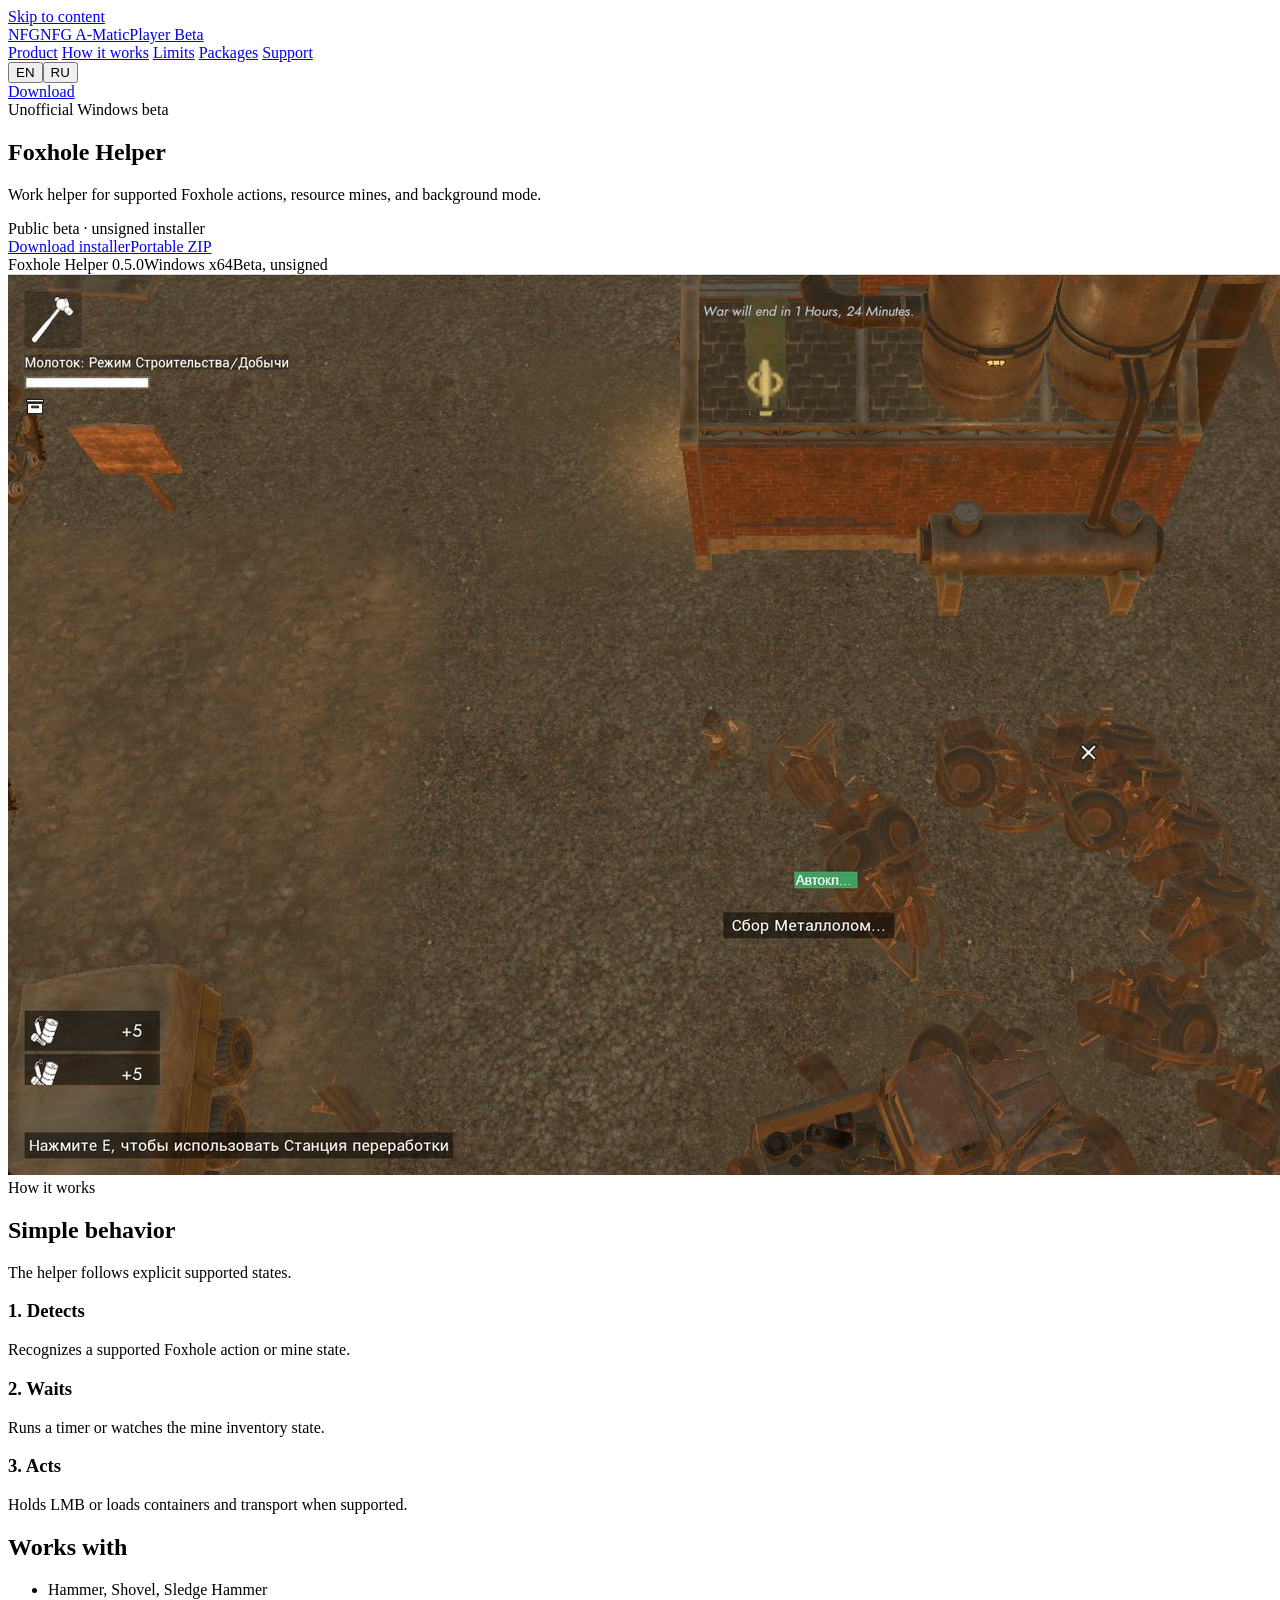
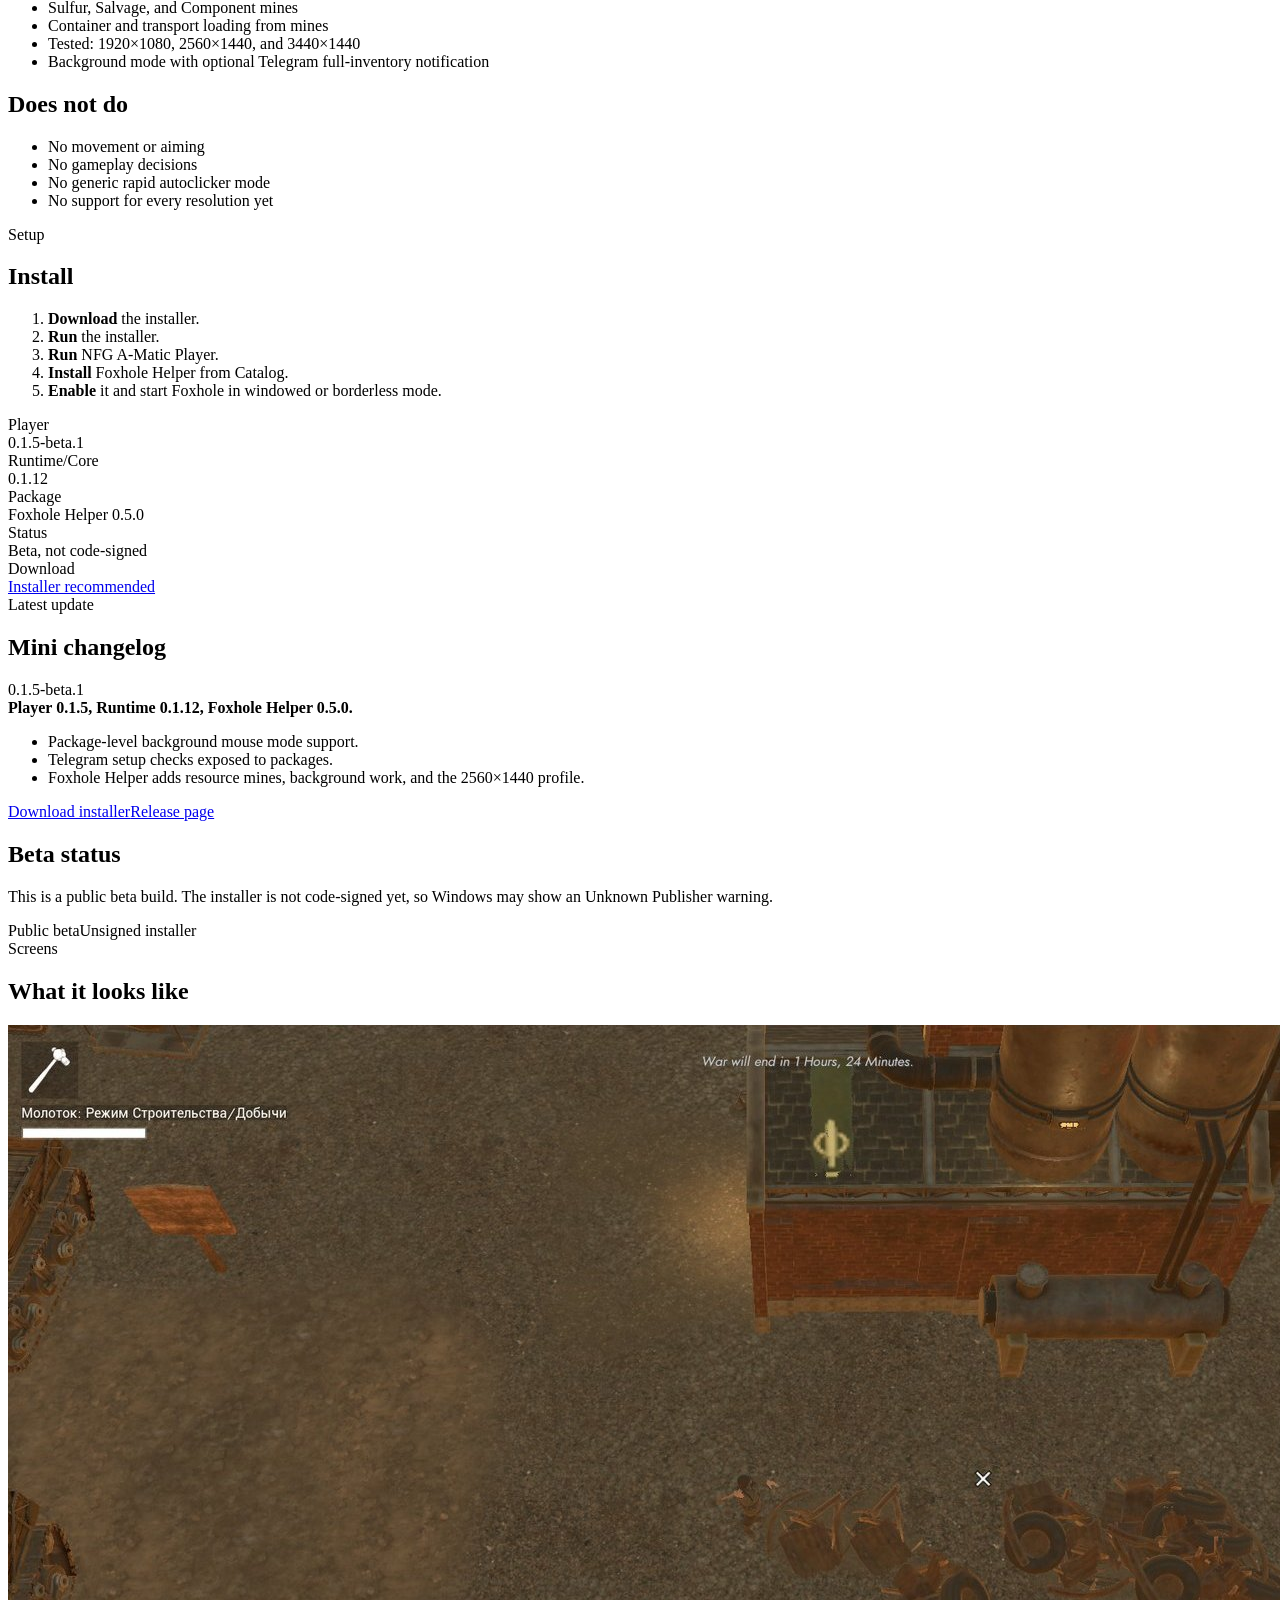
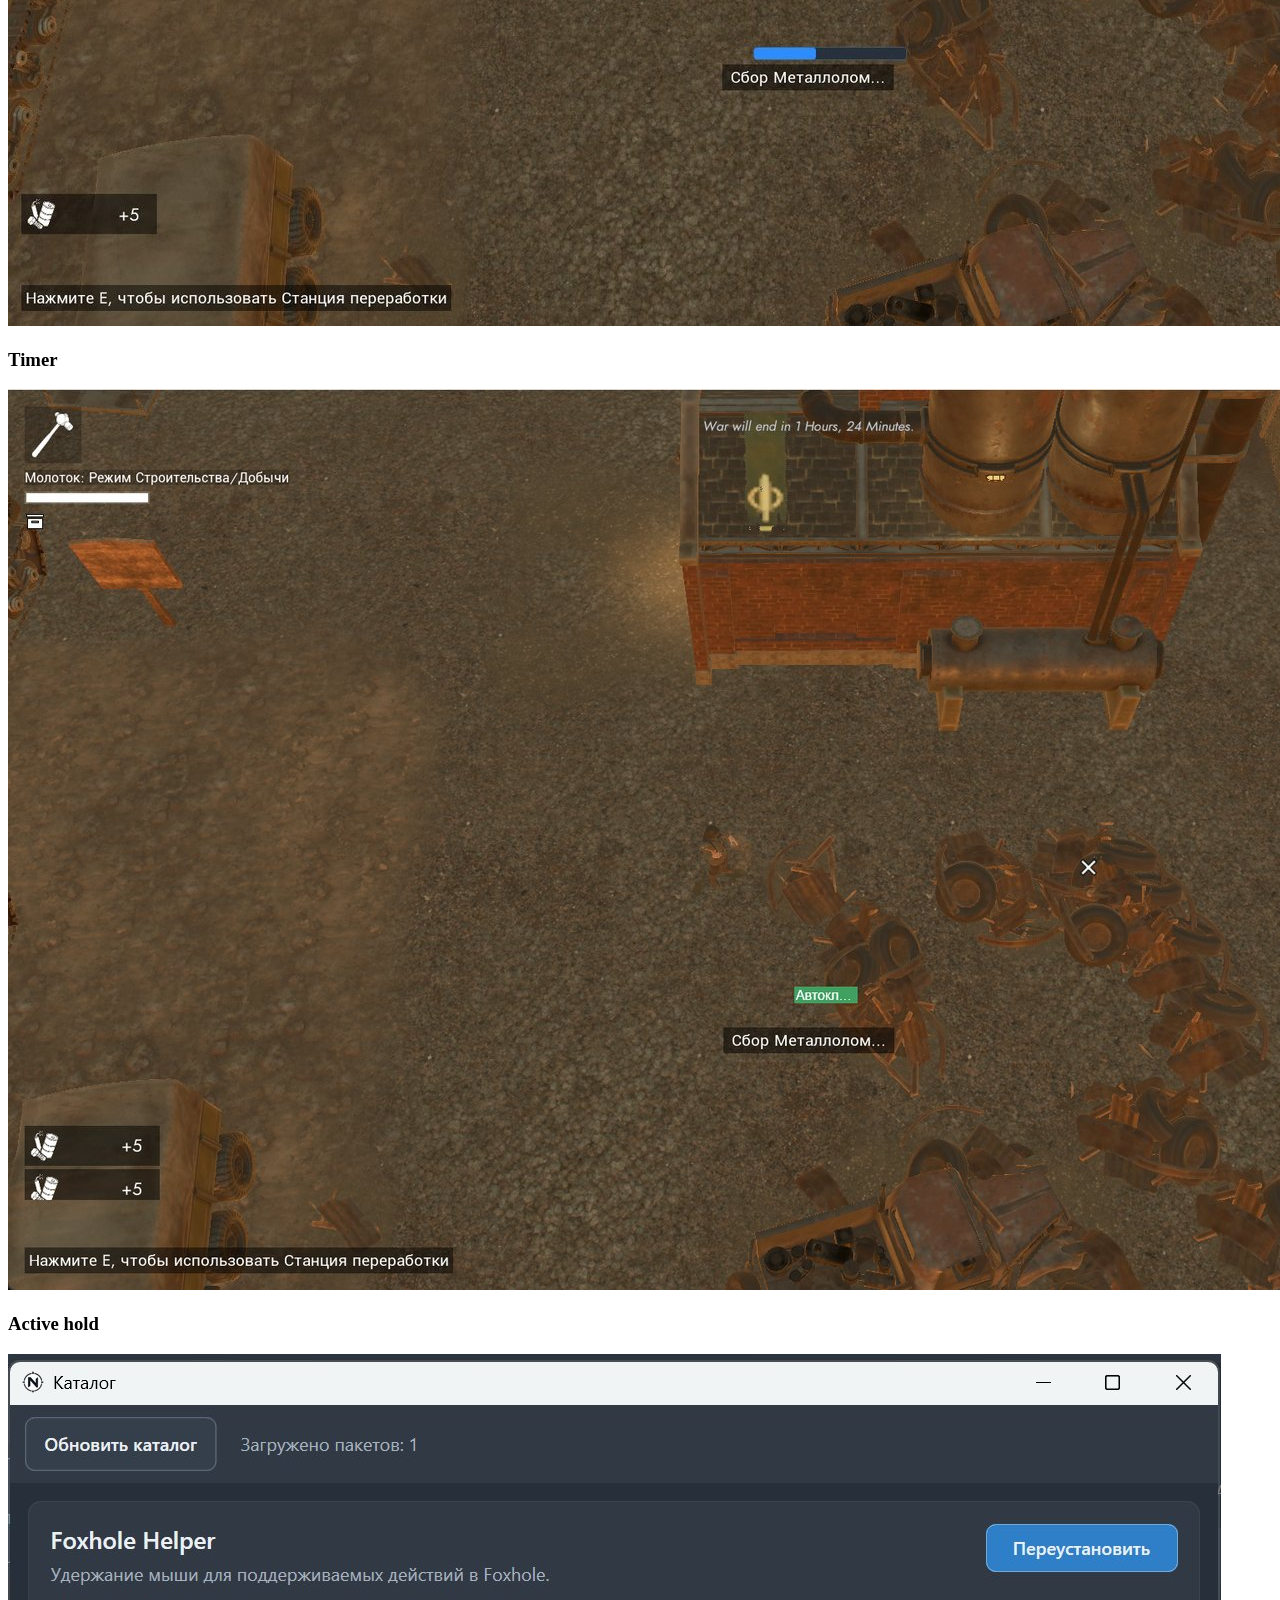
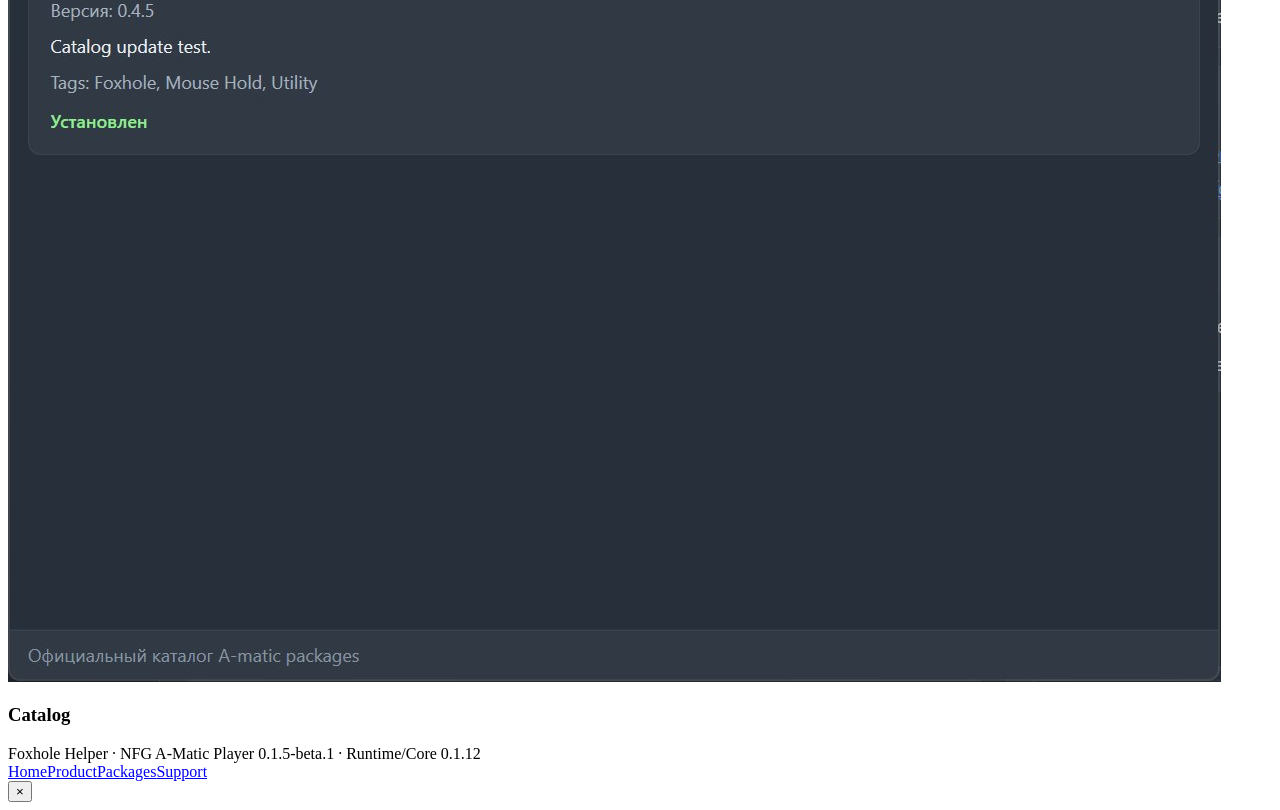
==== commit 12ec377c: "Publish Player 0.1.5 and Foxhole Helper 0.5 site" ====
--- a/index.html
+++ b/index.html
@@ -3,8 +3,8 @@
 <head>
 <meta charset="utf-8"/>
 <meta name="viewport" content="width=device-width, initial-scale=1"/>
-<title>Foxhole Helper - timed LMB hold for Foxhole</title>
-<meta name="description" content="Unofficial Windows beta utility for Foxhole. Holds LMB after a timer for supported work actions."/>
+<title>Foxhole Helper - work helper for Foxhole</title>
+<meta name="description" content="Unofficial Windows beta utility for Foxhole work actions, resource mines, background mode, and optional Telegram alerts."/>
 <link rel="canonical" href="https://nfg-system.online/"/>
 <link rel="icon" href="/favicon.ico" sizes="any"/>
 <link rel="icon" href="/assets/brand/nfg-favicon-48.png" sizes="48x48" type="image/png"/>
@@ -14,14 +14,14 @@
 <meta property="og:type" content="website"/>
 <meta property="og:site_name" content="NFG A-Matic"/>
 <meta property="og:url" content="https://nfg-system.online/"/>
-<meta property="og:title" content="Foxhole Helper - timed LMB hold for Foxhole"/>
-<meta property="og:description" content="Unofficial Windows beta utility for Foxhole. Holds LMB after a timer for supported work actions."/>
+<meta property="og:title" content="Foxhole Helper - work helper for Foxhole"/>
+<meta property="og:description" content="Unofficial Windows beta utility for Foxhole work actions, resource mines, background mode, and optional Telegram alerts."/>
 <meta property="og:image" content="https://nfg-system.online/assets/brand/nfg-og-image.png"/>
 <meta property="og:image:width" content="1200"/>
 <meta property="og:image:height" content="630"/>
 <meta name="twitter:card" content="summary_large_image"/>
-<meta name="twitter:title" content="Foxhole Helper - timed LMB hold for Foxhole"/>
-<meta name="twitter:description" content="Unofficial Windows beta utility for Foxhole. Holds LMB after a timer for supported work actions."/>
+<meta name="twitter:title" content="Foxhole Helper - work helper for Foxhole"/>
+<meta name="twitter:description" content="Unofficial Windows beta utility for Foxhole work actions, resource mines, background mode, and optional Telegram alerts."/>
 <meta name="twitter:image" content="https://nfg-system.online/assets/brand/nfg-og-image.png"/>
 <link rel="stylesheet" href="/assets/site-20260529d.css"/>
 </head>
@@ -39,18 +39,18 @@
 <section class="hero"><div class="container hero-grid"><div>
 <span class="kicker" data-i18n="hero.kicker">Unofficial Windows beta</span>
 <h1 data-i18n="hero.title">Foxhole Helper</h1>
-<p class="lead" data-i18n="hero.lead">Timed LMB hold for supported Foxhole work actions.</p>
+<p class="lead" data-i18n="hero.lead">Work helper for supported Foxhole actions, resource mines, and background mode.</p>
 <div class="hero-status"><span class="status-dot"></span><span data-i18n="hero.status">Public beta · unsigned installer</span></div>
 <div class="actions"><a class="btn btn-primary" data-i18n="hero.download" href="/download">Download installer</a><a class="btn" data-i18n="hero.portable" href="/download/portable">Portable ZIP</a></div>
-<div class="badges"><span class="pill ok" data-i18n="badge.package">Foxhole Helper 0.4.5</span><span class="pill" data-i18n="badge.windows">Windows x64</span><span class="pill warn" data-i18n="badge.beta">Beta, unsigned</span></div>
+<div class="badges"><span class="pill ok" data-i18n="badge.package">Foxhole Helper 0.5.0</span><span class="pill" data-i18n="badge.windows">Windows x64</span><span class="pill warn" data-i18n="badge.beta">Beta, unsigned</span></div>
 </div><div><img class="hero-shot zoomable" src="/assets/foxhole-helper/foxhole-helper-active-hold.jpg" alt="Foxhole Helper active hold status in Foxhole"/></div></div></section>
 <section id="how"><div class="container"><div class="section-head"><div><span class="kicker" data-i18n="how.kicker">How it works</span><h2 data-i18n="how.title">Simple behavior</h2></div><p data-i18n="how.copy">The helper does one narrow thing.</p></div>
-<div class="grid3"><div class="card"><h3 data-i18n="how1.title">1. Detects</h3><p class="muted" data-i18n="how1.copy">Recognizes a supported Foxhole action state.</p></div><div class="card"><h3 data-i18n="how2.title">2. Waits</h3><p class="muted" data-i18n="how2.copy">Runs a short timer and shows progress.</p></div><div class="card"><h3 data-i18n="how3.title">3. Holds</h3><p class="muted" data-i18n="how3.copy">Holds LMB while the supported state is active.</p></div></div></div></section>
-<section id="limits"><div class="container grid2"><div class="panel"><h2 data-i18n="works.title">Works with</h2><ul class="clean"><li><span class="mark ok"></span><span data-i18n="works.1">Hammer, Shovel, Sledge Hammer</span></li><li><span class="mark ok"></span><span data-i18n="works.2">Selected BMS facility actions</span></li><li><span class="mark ok"></span><span data-i18n="works.3">Windowed or borderless Foxhole</span></li><li><span class="mark ok"></span><span data-i18n="works.4">Tested: 1920×1080 and 3440×1440</span></li></ul></div><div class="panel"><h2 data-i18n="not.title">Does not do</h2><ul class="clean"><li><span class="mark bad"></span><span data-i18n="not.1">No movement or aiming</span></li><li><span class="mark bad"></span><span data-i18n="not.2">No gameplay decisions</span></li><li><span class="mark bad"></span><span data-i18n="not.3">No generic rapid autoclicker mode</span></li><li><span class="mark bad"></span><span data-i18n="not.4">No support for every resolution yet</span></li></ul></div></div></section>
-<section id="download"><div class="container grid2"><div><span class="kicker" data-i18n="setup.kicker">Setup</span><h2 data-i18n="setup.title">Install</h2><ol class="steps"><li data-i18n-html="setup.1"><strong>Download</strong> the installer.</li><li data-i18n-html="setup.2"><strong>Run</strong> the installer.</li><li data-i18n-html="setup.3"><strong>Run</strong> NFG A-Matic Player.</li><li data-i18n-html="setup.4"><strong>Install</strong> Foxhole Helper from Catalog.</li><li data-i18n-html="setup.5"><strong>Enable</strong> it and start Foxhole in windowed or borderless mode.</li></ol></div><div class="spec"><div class="spec-row"><div class="spec-label" data-i18n="spec.player">Player</div><div class="spec-value">0.1.4-beta.1</div></div><div class="spec-row"><div class="spec-label" data-i18n="spec.runtime">Runtime/Core</div><div class="spec-value">0.1.11</div></div><div class="spec-row"><div class="spec-label" data-i18n="spec.package">Package</div><div class="spec-value">Foxhole Helper 0.4.5</div></div><div class="spec-row"><div class="spec-label" data-i18n="spec.status">Status</div><div class="spec-value" data-i18n="spec.statusv">Beta, not code-signed</div></div><div class="spec-row"><div class="spec-label" data-i18n="spec.download">Download</div><div class="spec-value"><a data-i18n="spec.downloadv" href="/download">Installer recommended</a></div></div></div></div></section>
-<section id="changelog"><div class="container grid2"><div class="panel release-card"><span class="kicker" data-i18n="changelog.kicker">Latest update</span><h2 data-i18n="changelog.title">Mini changelog</h2><div class="changelog"><div class="changelog-row"><div class="changelog-version">0.1.4-beta.1</div><div><strong data-i18n="changelog.summary">Installer, uninstall improvements, package catalog.</strong><ul class="list"><li data-i18n="changelog.1">Recommended Windows installer added.</li><li data-i18n="changelog.2">Uninstall flow improvements.</li><li data-i18n="changelog.3">Package catalog flow for Foxhole Helper.</li></ul></div></div></div><div class="actions actions-compact"><a class="btn btn-primary" data-i18n="changelog.download" href="/download">Download installer</a><a class="btn" data-i18n="changelog.release" href="/releases">Release page</a></div></div><div class="panel"><h2 data-i18n="trust.title">Beta status</h2><p class="muted" data-i18n="trust.copy">This is a public beta build. The installer is not code-signed yet, so Windows may show an Unknown Publisher warning.</p><div class="badges"><span class="pill beta" data-i18n="trust.beta">Public beta</span><span class="pill warn" data-i18n="trust.unsigned">Unsigned installer</span></div></div></div></section>
+<div class="grid3"><div class="card"><h3 data-i18n="how1.title">1. Detects</h3><p class="muted" data-i18n="how1.copy">Recognizes a supported Foxhole action or mine state.</p></div><div class="card"><h3 data-i18n="how2.title">2. Waits</h3><p class="muted" data-i18n="how2.copy">Runs a timer or watches the mine inventory state.</p></div><div class="card"><h3 data-i18n="how3.title">3. Acts</h3><p class="muted" data-i18n="how3.copy">Holds LMB or loads containers and transport when supported.</p></div></div></div></section>
+<section id="limits"><div class="container grid2"><div class="panel"><h2 data-i18n="works.title">Works with</h2><ul class="clean"><li><span class="mark ok"></span><span data-i18n="works.1">Hammer, Shovel, Sledge Hammer</span></li><li><span class="mark ok"></span><span data-i18n="works.2">Sulfur, Salvage, and Component mines</span></li><li><span class="mark ok"></span><span data-i18n="works.3">Container and transport loading from mines</span></li><li><span class="mark ok"></span><span data-i18n="works.4">Tested: 1920×1080, 2560×1440, and 3440×1440</span></li><li><span class="mark ok"></span><span data-i18n="works.5">Background mode with optional Telegram full-inventory notification</span></li></ul></div><div class="panel"><h2 data-i18n="not.title">Does not do</h2><ul class="clean"><li><span class="mark bad"></span><span data-i18n="not.1">No movement or aiming</span></li><li><span class="mark bad"></span><span data-i18n="not.2">No gameplay decisions</span></li><li><span class="mark bad"></span><span data-i18n="not.3">No generic rapid autoclicker mode</span></li><li><span class="mark bad"></span><span data-i18n="not.4">No support for every resolution yet</span></li></ul></div></div></section>
+<section id="download"><div class="container grid2"><div><span class="kicker" data-i18n="setup.kicker">Setup</span><h2 data-i18n="setup.title">Install</h2><ol class="steps"><li data-i18n-html="setup.1"><strong>Download</strong> the installer.</li><li data-i18n-html="setup.2"><strong>Run</strong> the installer.</li><li data-i18n-html="setup.3"><strong>Run</strong> NFG A-Matic Player.</li><li data-i18n-html="setup.4"><strong>Install</strong> Foxhole Helper from Catalog.</li><li data-i18n-html="setup.5"><strong>Enable</strong> it and start Foxhole in windowed or borderless mode.</li></ol></div><div class="spec"><div class="spec-row"><div class="spec-label" data-i18n="spec.player">Player</div><div class="spec-value">0.1.5-beta.1</div></div><div class="spec-row"><div class="spec-label" data-i18n="spec.runtime">Runtime/Core</div><div class="spec-value">0.1.12</div></div><div class="spec-row"><div class="spec-label" data-i18n="spec.package">Package</div><div class="spec-value">Foxhole Helper 0.5.0</div></div><div class="spec-row"><div class="spec-label" data-i18n="spec.status">Status</div><div class="spec-value" data-i18n="spec.statusv">Beta, not code-signed</div></div><div class="spec-row"><div class="spec-label" data-i18n="spec.download">Download</div><div class="spec-value"><a data-i18n="spec.downloadv" href="/download">Installer recommended</a></div></div></div></div></section>
+<section id="changelog"><div class="container grid2"><div class="panel release-card"><span class="kicker" data-i18n="changelog.kicker">Latest update</span><h2 data-i18n="changelog.title">Mini changelog</h2><div class="changelog"><div class="changelog-row"><div class="changelog-version">0.1.5-beta.1</div><div><strong data-i18n="changelog.summary">Player 0.1.5, Runtime 0.1.12, Foxhole Helper 0.5.0.</strong><ul class="list"><li data-i18n="changelog.1">Package-level background mouse mode support.</li><li data-i18n="changelog.2">Telegram setup checks exposed to packages.</li><li data-i18n="changelog.3">Foxhole Helper adds resource mines, background work, and the 2560×1440 profile.</li></ul></div></div></div><div class="actions actions-compact"><a class="btn btn-primary" data-i18n="changelog.download" href="/download">Download installer</a><a class="btn" data-i18n="changelog.release" href="/releases">Release page</a></div></div><div class="panel"><h2 data-i18n="trust.title">Beta status</h2><p class="muted" data-i18n="trust.copy">This is a public beta build. The installer is not code-signed yet, so Windows may show an Unknown Publisher warning.</p><div class="badges"><span class="pill beta" data-i18n="trust.beta">Public beta</span><span class="pill warn" data-i18n="trust.unsigned">Unsigned installer</span></div></div></div></section>
 <section id="screens"><div class="container"><div class="section-head"><div><span class="kicker" data-i18n="screens.kicker">Screens</span><h2 data-i18n="screens.title">What it looks like</h2></div></div><div class="grid3"><div class="shot"><img class="zoomable" src="/assets/foxhole-helper/foxhole-helper-progress-bar.jpg" alt="Timer progress before hold starts"/><div class="shot-body"><h3 data-i18n="screen1.title">Timer</h3></div></div><div class="shot"><img class="zoomable" src="/assets/foxhole-helper/foxhole-helper-active-hold.jpg" alt="Active hold status"/><div class="shot-body"><h3 data-i18n="screen2.title">Active hold</h3></div></div><div class="shot"><img class="zoomable" src="/assets/foxhole-helper/player-catalog-foxhole-helper.jpg" alt="Foxhole Helper in Player catalog"/><div class="shot-body"><h3 data-i18n="screen3.title">Catalog</h3></div></div></div></div></section>
-</main><footer class="footer"><div class="container footer-inner"><div data-i18n="footer.text">Foxhole Helper · NFG A-Matic Player 0.1.4-beta.1 · Runtime/Core 0.1.11</div><div class="footer-links"><a data-i18n="footer.home" href="/">Home</a><a data-i18n="footer.product" href="/foxhole-clicker/">Product</a><a data-i18n="footer.packages" href="/packages/">Packages</a><a data-i18n="footer.support" href="/support/">Support</a></div></div></footer><div class="lightbox" id="image-lightbox" aria-hidden="true"><div class="lightbox-panel"><button class="lightbox-close" type="button" aria-label="Close image">×</button><img id="lightbox-image" alt=""/><div class="lightbox-caption" id="lightbox-caption"></div></div></div><script>window.NFG_TRANSLATIONS = {
+</main><footer class="footer"><div class="container footer-inner"><div data-i18n="footer.text">Foxhole Helper · NFG A-Matic Player 0.1.5-beta.1 · Runtime/Core 0.1.12</div><div class="footer-links"><a data-i18n="footer.home" href="/">Home</a><a data-i18n="footer.product" href="/foxhole-clicker/">Product</a><a data-i18n="footer.packages" href="/packages/">Packages</a><a data-i18n="footer.support" href="/support/">Support</a></div></div></footer><div class="lightbox" id="image-lightbox" aria-hidden="true"><div class="lightbox-panel"><button class="lightbox-close" type="button" aria-label="Close image">×</button><img id="lightbox-image" alt=""/><div class="lightbox-caption" id="lightbox-caption"></div></div></div><script>window.NFG_TRANSLATIONS = {
   "en": {
     "nav.product": "Product",
     "nav.how": "How it works",
@@ -58,37 +58,38 @@
     "nav.packages": "Packages",
     "nav.support": "Support",
     "nav.download": "Download",
-    "footer.text": "Foxhole Helper · NFG A-Matic Player 0.1.4-beta.1 · Runtime/Core 0.1.11",
+    "footer.text": "Foxhole Helper · NFG A-Matic Player 0.1.5-beta.1 · Runtime/Core 0.1.12",
     "footer.home": "Home",
     "footer.product": "Product",
     "footer.packages": "Packages",
     "footer.support": "Support",
-    "meta.title": "Foxhole Helper - timed LMB hold for Foxhole",
-    "meta.description": "Unofficial Windows beta utility for Foxhole. Holds LMB after a timer for supported work actions.",
+    "meta.title": "Foxhole Helper - work helper for Foxhole",
+    "meta.description": "Unofficial Windows beta utility for Foxhole work actions, resource mines, background mode, and optional Telegram alerts.",
     "hero.kicker": "Unofficial Windows beta",
     "hero.title": "Foxhole Helper",
-    "hero.lead": "Timed LMB hold for supported Foxhole work actions.",
+    "hero.lead": "Work helper for supported Foxhole actions, resource mines, and background mode.",
     "hero.status": "Public beta · unsigned installer",
     "hero.download": "Download installer",
     "hero.portable": "Portable ZIP",
     "hero.release": "GitHub release",
-    "badge.package": "Foxhole Helper 0.4.5",
+    "badge.package": "Foxhole Helper 0.5.0",
     "badge.windows": "Windows x64",
     "badge.beta": "Beta, unsigned",
     "how.kicker": "How it works",
     "how.title": "Simple behavior",
-    "how.copy": "The helper does one narrow thing.",
+    "how.copy": "The helper follows explicit supported states.",
     "how1.title": "1. Detects",
-    "how1.copy": "Recognizes a supported Foxhole action state.",
+    "how1.copy": "Recognizes a supported Foxhole action or mine state.",
     "how2.title": "2. Waits",
-    "how2.copy": "Runs a short timer and shows progress.",
-    "how3.title": "3. Holds",
-    "how3.copy": "Holds LMB while the supported state is active.",
+    "how2.copy": "Runs a timer or watches the mine inventory state.",
+    "how3.title": "3. Acts",
+    "how3.copy": "Holds LMB or loads containers and transport when supported.",
     "works.title": "Works with",
     "works.1": "Hammer, Shovel, Sledge Hammer",
-    "works.2": "Selected BMS facility actions",
-    "works.3": "Windowed or borderless Foxhole",
-    "works.4": "Tested: 1920×1080 and 3440×1440",
+    "works.2": "Sulfur, Salvage, and Component mines",
+    "works.3": "Container and transport loading from mines",
+    "works.4": "Tested: 1920×1080, 2560×1440, and 3440×1440",
+    "works.5": "Background mode with optional Telegram full-inventory notification",
     "not.title": "Does not do",
     "not.1": "No movement or aiming",
     "not.2": "No gameplay decisions",
@@ -110,10 +111,10 @@
     "spec.downloadv": "Installer recommended",
     "changelog.kicker": "Latest update",
     "changelog.title": "Mini changelog",
-    "changelog.summary": "Installer, uninstall improvements, package catalog.",
-    "changelog.1": "Recommended Windows installer added.",
-    "changelog.2": "Uninstall flow improvements.",
-    "changelog.3": "Package catalog flow for Foxhole Helper.",
+    "changelog.summary": "Player 0.1.5, Runtime 0.1.12, Foxhole Helper 0.5.0.",
+    "changelog.1": "Package-level background mouse mode support.",
+    "changelog.2": "Telegram setup checks exposed to packages.",
+    "changelog.3": "Foxhole Helper adds resource mines, background work, and the 2560×1440 profile.",
     "changelog.download": "Download installer",
     "changelog.release": "Release page",
     "trust.title": "Beta status",
@@ -133,37 +134,38 @@
     "nav.packages": "Пакеты",
     "nav.support": "Поддержка",
     "nav.download": "Скачать",
-    "footer.text": "Foxhole Helper · NFG A-Matic Player 0.1.4-beta.1 · Runtime/Core 0.1.11",
+    "footer.text": "Foxhole Helper · NFG A-Matic Player 0.1.5-beta.1 · Runtime/Core 0.1.12",
     "footer.home": "Главная",
     "footer.product": "Продукт",
     "footer.packages": "Пакеты",
     "footer.support": "Поддержка",
-    "meta.title": "Foxhole Helper - удержание ЛКМ для Foxhole",
-    "meta.description": "Неофициальная beta-утилита для Foxhole. Удерживает ЛКМ после таймера для поддерживаемых рабочих действий.",
+    "meta.title": "Foxhole Helper - помощник для Foxhole",
+    "meta.description": "Неофициальная beta-утилита для рабочих действий Foxhole, шахт ресурсов, фонового режима и уведомлений Telegram.",
     "hero.kicker": "Неофициальная Windows beta",
     "hero.title": "Foxhole Helper",
-    "hero.lead": "Удержание ЛКМ по таймеру для поддерживаемых рабочих действий в Foxhole.",
+    "hero.lead": "Помощник для поддерживаемых действий Foxhole, шахт ресурсов и фонового режима.",
     "hero.status": "Публичная beta · установщик без подписи",
     "hero.download": "Скачать установщик",
     "hero.portable": "Portable ZIP",
     "hero.release": "GitHub release",
-    "badge.package": "Foxhole Helper 0.4.5",
+    "badge.package": "Foxhole Helper 0.5.0",
     "badge.windows": "Windows x64",
     "badge.beta": "Beta, без подписи",
     "how.kicker": "Как работает",
     "how.title": "Простое поведение",
-    "how.copy": "Помощник делает одну узкую вещь.",
+    "how.copy": "Помощник следует явно поддерживаемым состояниям.",
     "how1.title": "1. Распознаёт",
-    "how1.copy": "Определяет поддерживаемое состояние действия в Foxhole.",
+    "how1.copy": "Определяет поддерживаемое действие или состояние шахты в Foxhole.",
     "how2.title": "2. Ждёт",
-    "how2.copy": "Запускает короткий таймер и показывает прогресс.",
-    "how3.title": "3. Удерживает",
-    "how3.copy": "Удерживает ЛКМ, пока поддерживаемое состояние активно.",
+    "how2.copy": "Запускает таймер или следит за состоянием инвентаря шахты.",
+    "how3.title": "3. Действует",
+    "how3.copy": "Удерживает ЛКМ или наполняет контейнеры и транспорт, когда это поддерживается.",
     "works.title": "Работает с",
     "works.1": "Hammer, Shovel, Sledge Hammer",
-    "works.2": "Некоторыми BMS facility-действиями",
-    "works.3": "Оконным или безрамочным режимом Foxhole",
-    "works.4": "Проверено: 1920×1080 и 3440×1440",
+    "works.2": "Шахтами Sulfur, Salvage и Components",
+    "works.3": "Наполнением контейнеров и транспорта из шахт",
+    "works.4": "Проверено: 1920×1080, 2560×1440 и 3440×1440",
+    "works.5": "Фоновым режимом и опциональным Telegram-уведомлением о полном инвентаре",
     "not.title": "Не делает",
     "not.1": "Не ходит и не целится",
     "not.2": "Не принимает игровые решения",
@@ -185,10 +187,10 @@
     "spec.downloadv": "Рекомендуется установщик",
     "changelog.kicker": "Последнее обновление",
     "changelog.title": "Mini changelog",
-    "changelog.summary": "Установщик, улучшения удаления, каталог пакетов.",
-    "changelog.1": "Добавлен рекомендуемый Windows-установщик.",
-    "changelog.2": "Улучшен сценарий удаления.",
-    "changelog.3": "Поток каталога пакетов для Foxhole Helper.",
+    "changelog.summary": "Player 0.1.5, Runtime 0.1.12, Foxhole Helper 0.5.0.",
+    "changelog.1": "Поддержка фонового режима мыши на уровне пакета.",
+    "changelog.2": "Пакеты теперь могут проверять, настроен ли Telegram.",
+    "changelog.3": "Foxhole Helper получил шахты ресурсов, работу в фоне и профиль 2560×1440.",
     "changelog.download": "Скачать установщик",
     "changelog.release": "Страница релиза",
     "trust.title": "Статус beta",
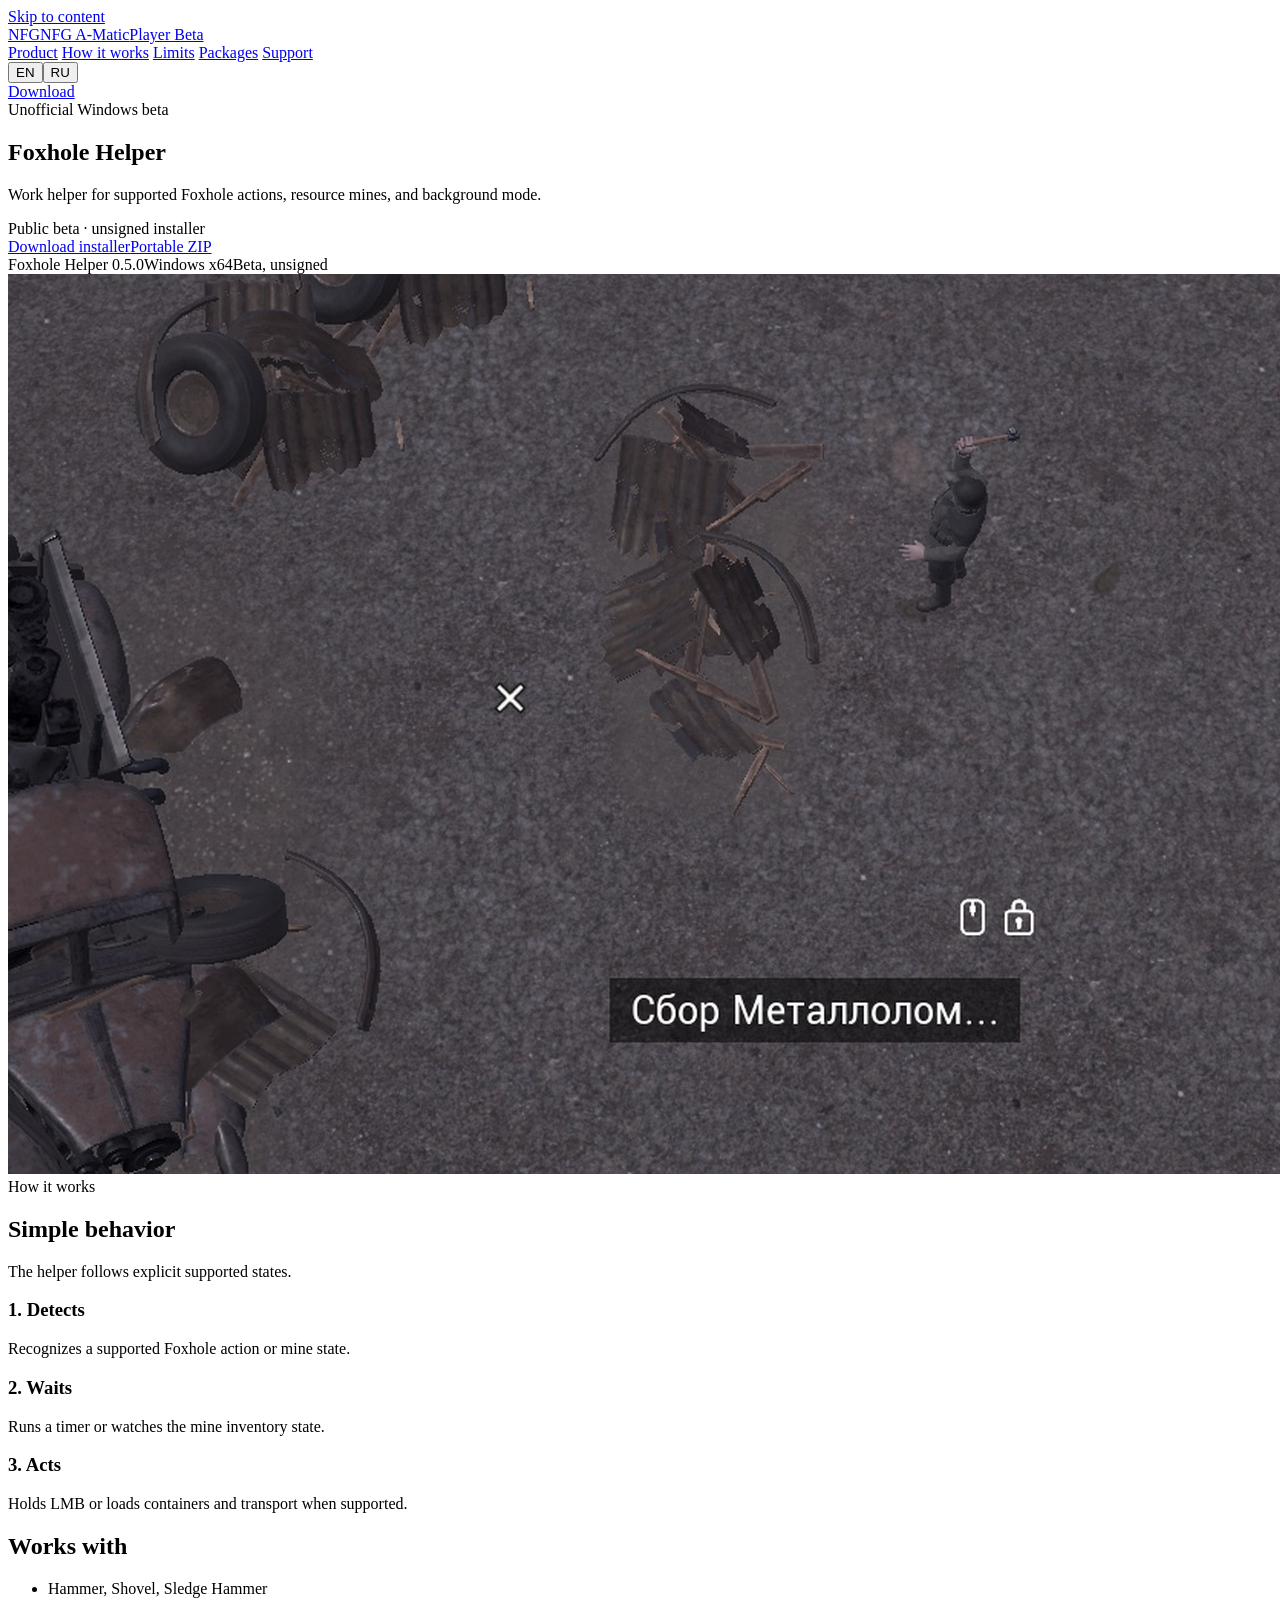
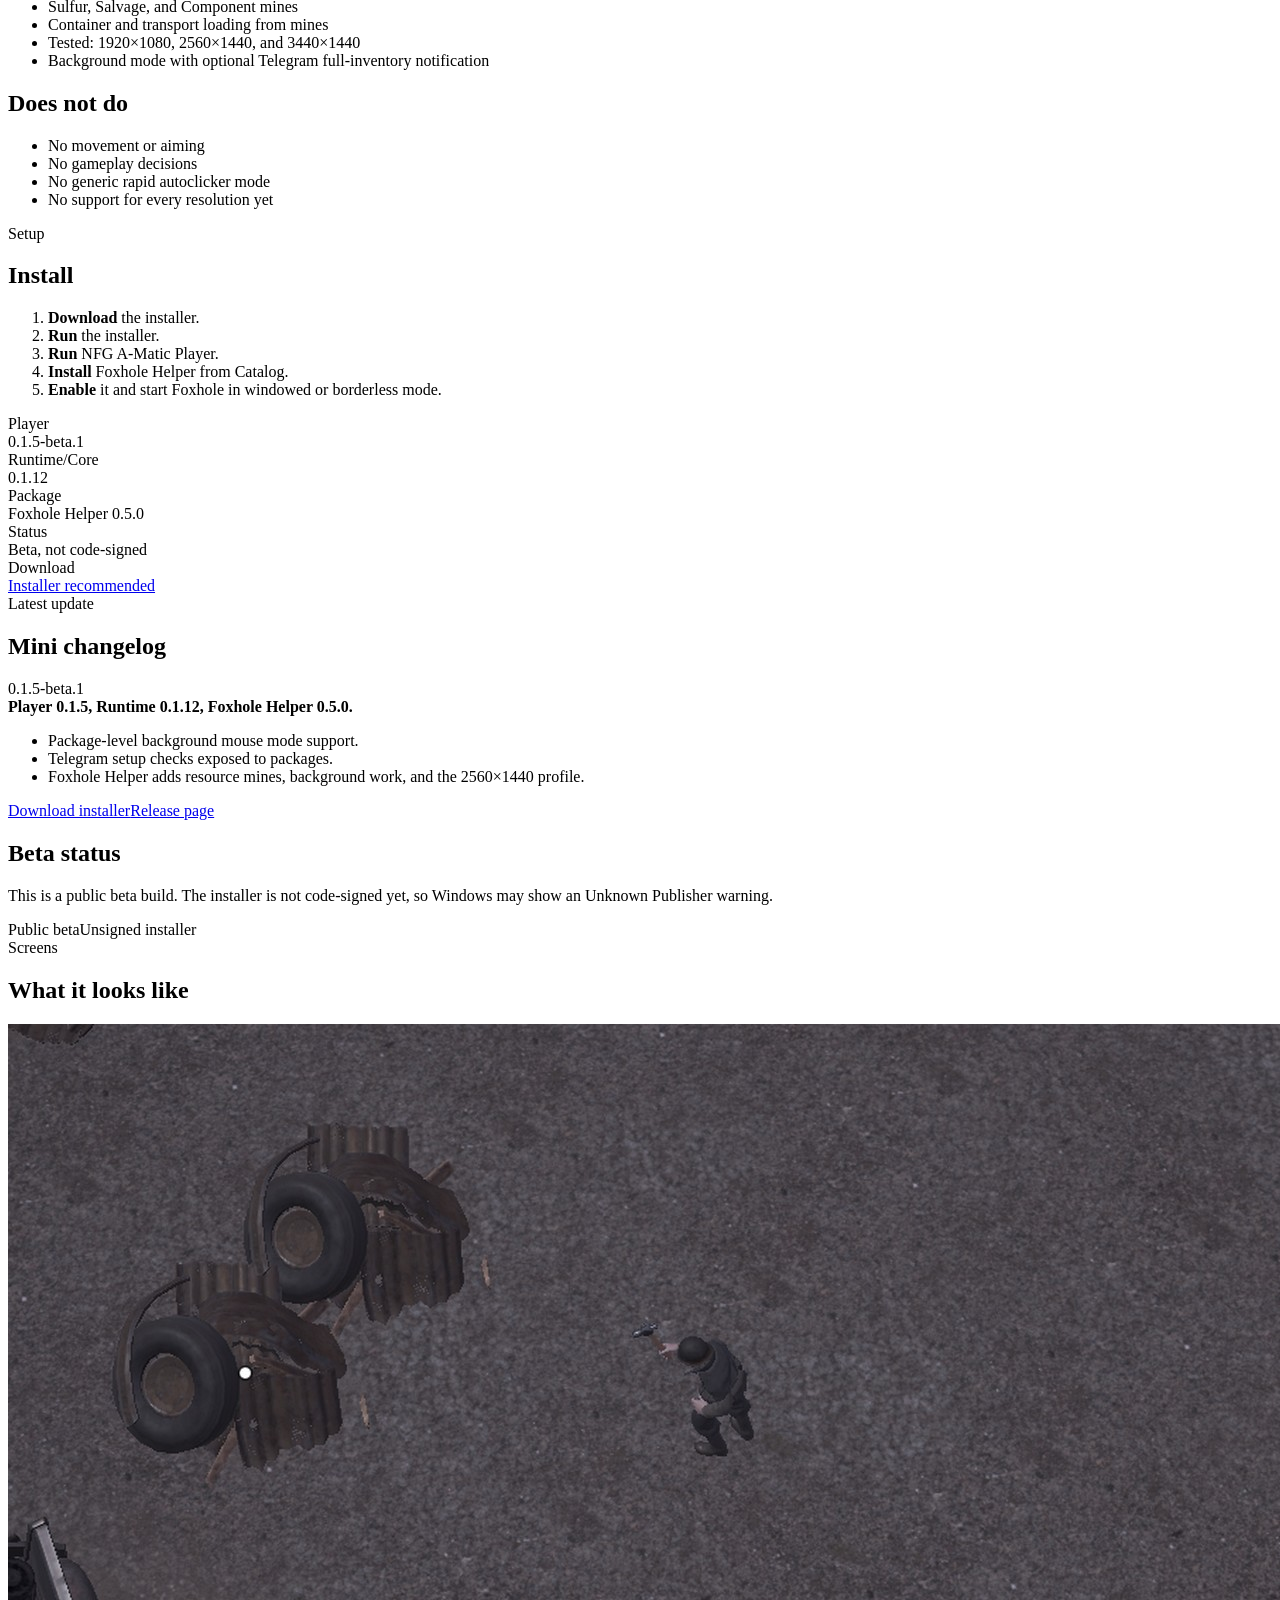
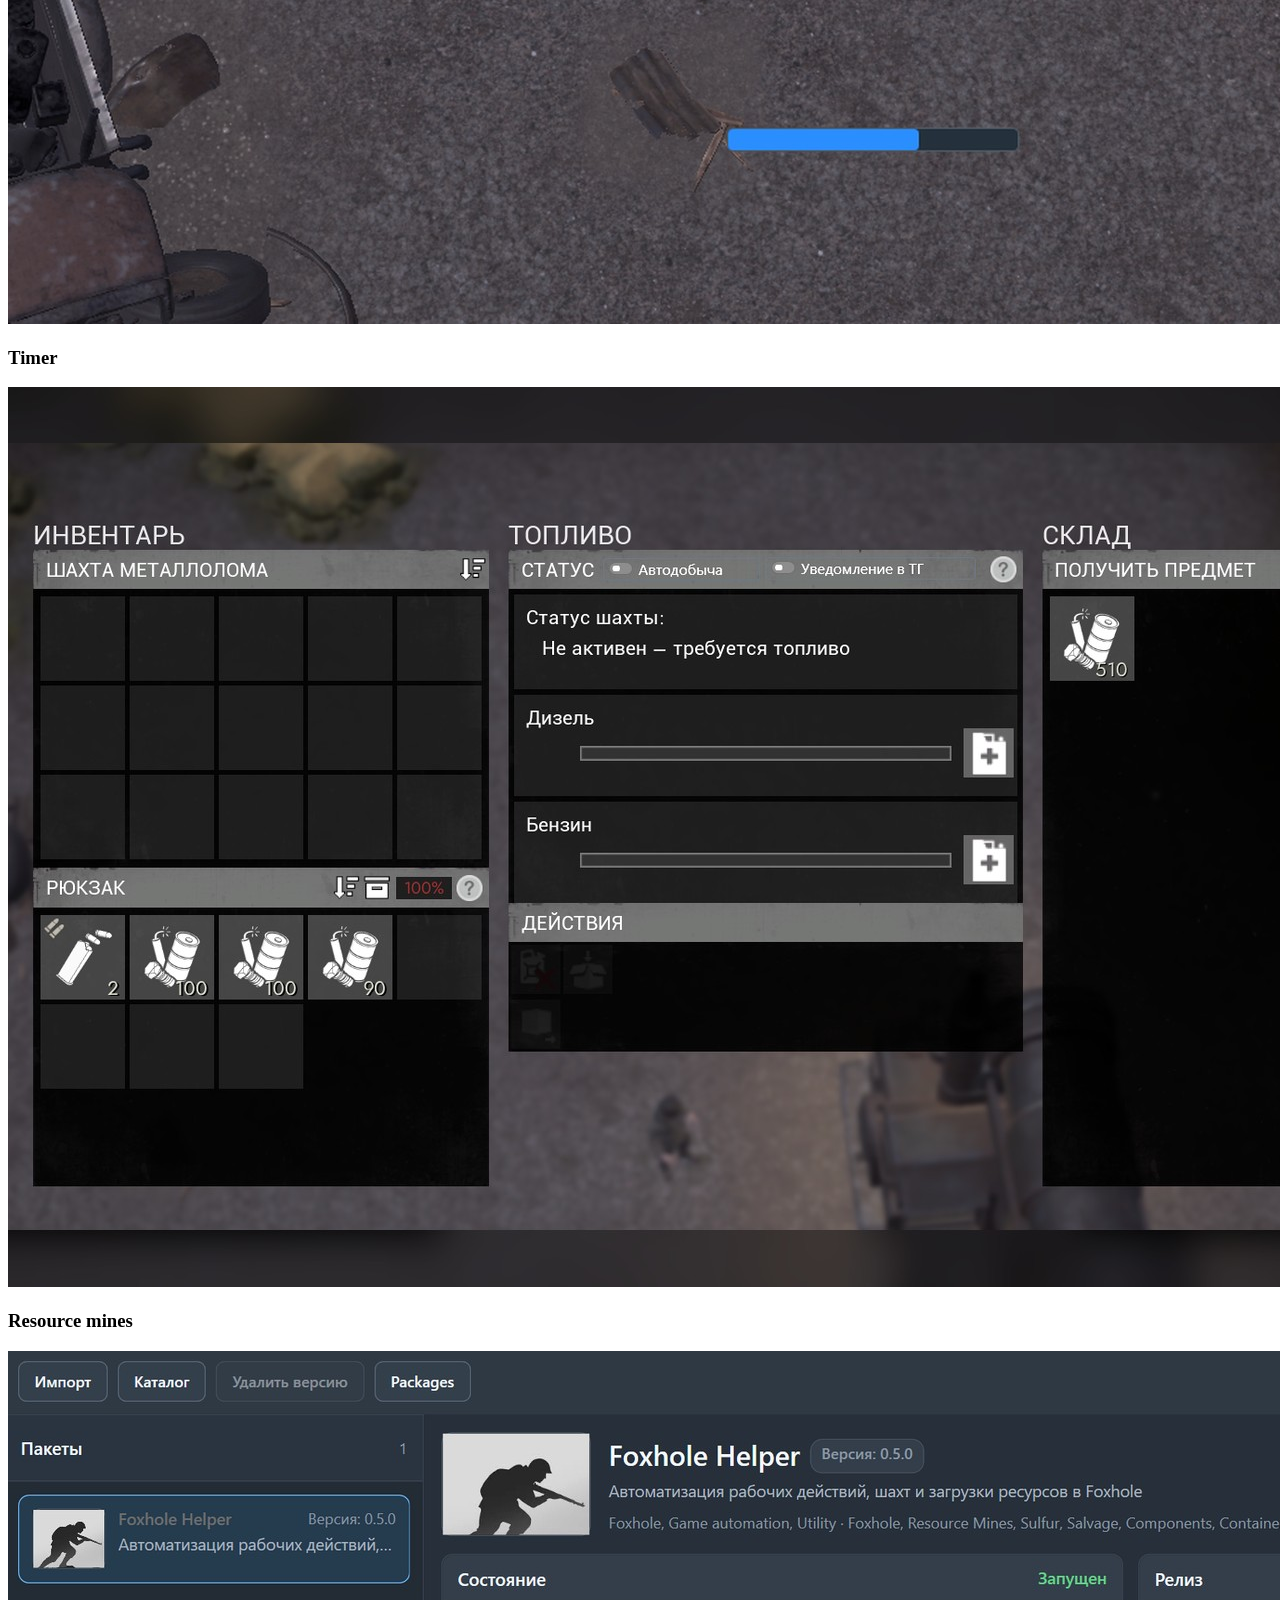
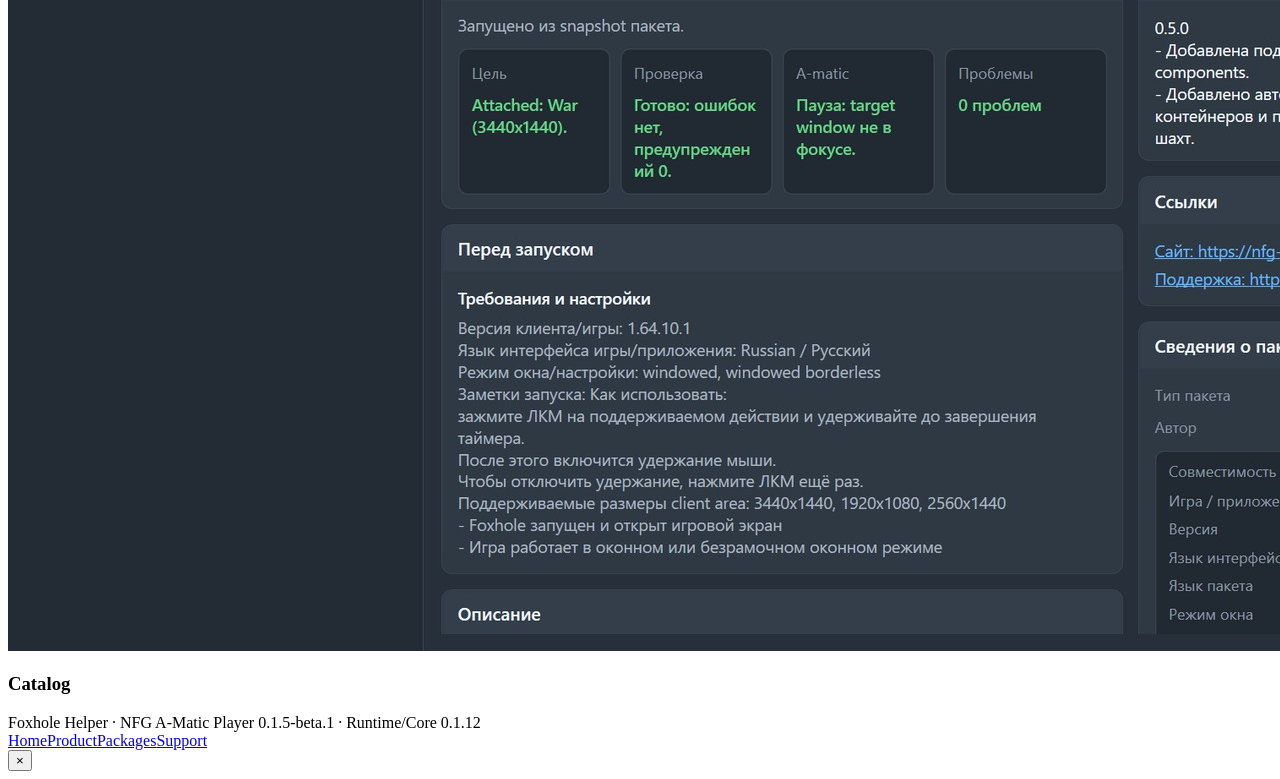
==== commit 8e9e0412: "Refresh Foxhole Helper screenshots" ====
--- a/index.html
+++ b/index.html
@@ -43,13 +43,13 @@
 <div class="hero-status"><span class="status-dot"></span><span data-i18n="hero.status">Public beta · unsigned installer</span></div>
 <div class="actions"><a class="btn btn-primary" data-i18n="hero.download" href="/download">Download installer</a><a class="btn" data-i18n="hero.portable" href="/download/portable">Portable ZIP</a></div>
 <div class="badges"><span class="pill ok" data-i18n="badge.package">Foxhole Helper 0.5.0</span><span class="pill" data-i18n="badge.windows">Windows x64</span><span class="pill warn" data-i18n="badge.beta">Beta, unsigned</span></div>
-</div><div><img class="hero-shot zoomable" src="/assets/foxhole-helper/foxhole-helper-active-hold.jpg" alt="Foxhole Helper active hold status in Foxhole"/></div></div></section>
+</div><div><img class="hero-shot zoomable" src="/assets/foxhole-helper/foxhole-helper-active-gather-20260529.jpg" alt="Foxhole Helper gathering salvage in Foxhole"/></div></div></section>
 <section id="how"><div class="container"><div class="section-head"><div><span class="kicker" data-i18n="how.kicker">How it works</span><h2 data-i18n="how.title">Simple behavior</h2></div><p data-i18n="how.copy">The helper does one narrow thing.</p></div>
 <div class="grid3"><div class="card"><h3 data-i18n="how1.title">1. Detects</h3><p class="muted" data-i18n="how1.copy">Recognizes a supported Foxhole action or mine state.</p></div><div class="card"><h3 data-i18n="how2.title">2. Waits</h3><p class="muted" data-i18n="how2.copy">Runs a timer or watches the mine inventory state.</p></div><div class="card"><h3 data-i18n="how3.title">3. Acts</h3><p class="muted" data-i18n="how3.copy">Holds LMB or loads containers and transport when supported.</p></div></div></div></section>
 <section id="limits"><div class="container grid2"><div class="panel"><h2 data-i18n="works.title">Works with</h2><ul class="clean"><li><span class="mark ok"></span><span data-i18n="works.1">Hammer, Shovel, Sledge Hammer</span></li><li><span class="mark ok"></span><span data-i18n="works.2">Sulfur, Salvage, and Component mines</span></li><li><span class="mark ok"></span><span data-i18n="works.3">Container and transport loading from mines</span></li><li><span class="mark ok"></span><span data-i18n="works.4">Tested: 1920×1080, 2560×1440, and 3440×1440</span></li><li><span class="mark ok"></span><span data-i18n="works.5">Background mode with optional Telegram full-inventory notification</span></li></ul></div><div class="panel"><h2 data-i18n="not.title">Does not do</h2><ul class="clean"><li><span class="mark bad"></span><span data-i18n="not.1">No movement or aiming</span></li><li><span class="mark bad"></span><span data-i18n="not.2">No gameplay decisions</span></li><li><span class="mark bad"></span><span data-i18n="not.3">No generic rapid autoclicker mode</span></li><li><span class="mark bad"></span><span data-i18n="not.4">No support for every resolution yet</span></li></ul></div></div></section>
 <section id="download"><div class="container grid2"><div><span class="kicker" data-i18n="setup.kicker">Setup</span><h2 data-i18n="setup.title">Install</h2><ol class="steps"><li data-i18n-html="setup.1"><strong>Download</strong> the installer.</li><li data-i18n-html="setup.2"><strong>Run</strong> the installer.</li><li data-i18n-html="setup.3"><strong>Run</strong> NFG A-Matic Player.</li><li data-i18n-html="setup.4"><strong>Install</strong> Foxhole Helper from Catalog.</li><li data-i18n-html="setup.5"><strong>Enable</strong> it and start Foxhole in windowed or borderless mode.</li></ol></div><div class="spec"><div class="spec-row"><div class="spec-label" data-i18n="spec.player">Player</div><div class="spec-value">0.1.5-beta.1</div></div><div class="spec-row"><div class="spec-label" data-i18n="spec.runtime">Runtime/Core</div><div class="spec-value">0.1.12</div></div><div class="spec-row"><div class="spec-label" data-i18n="spec.package">Package</div><div class="spec-value">Foxhole Helper 0.5.0</div></div><div class="spec-row"><div class="spec-label" data-i18n="spec.status">Status</div><div class="spec-value" data-i18n="spec.statusv">Beta, not code-signed</div></div><div class="spec-row"><div class="spec-label" data-i18n="spec.download">Download</div><div class="spec-value"><a data-i18n="spec.downloadv" href="/download">Installer recommended</a></div></div></div></div></section>
 <section id="changelog"><div class="container grid2"><div class="panel release-card"><span class="kicker" data-i18n="changelog.kicker">Latest update</span><h2 data-i18n="changelog.title">Mini changelog</h2><div class="changelog"><div class="changelog-row"><div class="changelog-version">0.1.5-beta.1</div><div><strong data-i18n="changelog.summary">Player 0.1.5, Runtime 0.1.12, Foxhole Helper 0.5.0.</strong><ul class="list"><li data-i18n="changelog.1">Package-level background mouse mode support.</li><li data-i18n="changelog.2">Telegram setup checks exposed to packages.</li><li data-i18n="changelog.3">Foxhole Helper adds resource mines, background work, and the 2560×1440 profile.</li></ul></div></div></div><div class="actions actions-compact"><a class="btn btn-primary" data-i18n="changelog.download" href="/download">Download installer</a><a class="btn" data-i18n="changelog.release" href="/releases">Release page</a></div></div><div class="panel"><h2 data-i18n="trust.title">Beta status</h2><p class="muted" data-i18n="trust.copy">This is a public beta build. The installer is not code-signed yet, so Windows may show an Unknown Publisher warning.</p><div class="badges"><span class="pill beta" data-i18n="trust.beta">Public beta</span><span class="pill warn" data-i18n="trust.unsigned">Unsigned installer</span></div></div></div></section>
-<section id="screens"><div class="container"><div class="section-head"><div><span class="kicker" data-i18n="screens.kicker">Screens</span><h2 data-i18n="screens.title">What it looks like</h2></div></div><div class="grid3"><div class="shot"><img class="zoomable" src="/assets/foxhole-helper/foxhole-helper-progress-bar.jpg" alt="Timer progress before hold starts"/><div class="shot-body"><h3 data-i18n="screen1.title">Timer</h3></div></div><div class="shot"><img class="zoomable" src="/assets/foxhole-helper/foxhole-helper-active-hold.jpg" alt="Active hold status"/><div class="shot-body"><h3 data-i18n="screen2.title">Active hold</h3></div></div><div class="shot"><img class="zoomable" src="/assets/foxhole-helper/player-catalog-foxhole-helper.jpg" alt="Foxhole Helper in Player catalog"/><div class="shot-body"><h3 data-i18n="screen3.title">Catalog</h3></div></div></div></div></section>
+<section id="screens"><div class="container"><div class="section-head"><div><span class="kicker" data-i18n="screens.kicker">Screens</span><h2 data-i18n="screens.title">What it looks like</h2></div></div><div class="grid3"><div class="shot"><img class="zoomable" src="/assets/foxhole-helper/foxhole-helper-progress-bar-20260529.jpg" alt="Timer progress before hold starts"/><div class="shot-body"><h3 data-i18n="screen1.title">Timer</h3></div></div><div class="shot"><img class="zoomable" src="/assets/foxhole-helper/foxhole-resource-mine-ui-20260529.jpg" alt="Foxhole Helper resource mine controls"/><div class="shot-body"><h3 data-i18n="screen2.title">Resource mines</h3></div></div><div class="shot"><img class="zoomable" src="/assets/foxhole-helper/player-catalog-foxhole-helper-20260529.jpg" alt="Foxhole Helper in Player catalog"/><div class="shot-body"><h3 data-i18n="screen3.title">Catalog</h3></div></div></div></div></section>
 </main><footer class="footer"><div class="container footer-inner"><div data-i18n="footer.text">Foxhole Helper · NFG A-Matic Player 0.1.5-beta.1 · Runtime/Core 0.1.12</div><div class="footer-links"><a data-i18n="footer.home" href="/">Home</a><a data-i18n="footer.product" href="/foxhole-clicker/">Product</a><a data-i18n="footer.packages" href="/packages/">Packages</a><a data-i18n="footer.support" href="/support/">Support</a></div></div></footer><div class="lightbox" id="image-lightbox" aria-hidden="true"><div class="lightbox-panel"><button class="lightbox-close" type="button" aria-label="Close image">×</button><img id="lightbox-image" alt=""/><div class="lightbox-caption" id="lightbox-caption"></div></div></div><script>window.NFG_TRANSLATIONS = {
   "en": {
     "nav.product": "Product",
@@ -124,7 +124,7 @@
     "screens.kicker": "Screens",
     "screens.title": "What it looks like",
     "screen1.title": "Timer",
-    "screen2.title": "Active hold",
+    "screen2.title": "Resource mines",
     "screen3.title": "Catalog"
   },
   "ru": {
@@ -200,7 +200,7 @@
     "screens.kicker": "Скрины",
     "screens.title": "Как это выглядит",
     "screen1.title": "Таймер",
-    "screen2.title": "Активное удержание",
+    "screen2.title": "Шахты ресурсов",
     "screen3.title": "Каталог"
   }
 };</script>
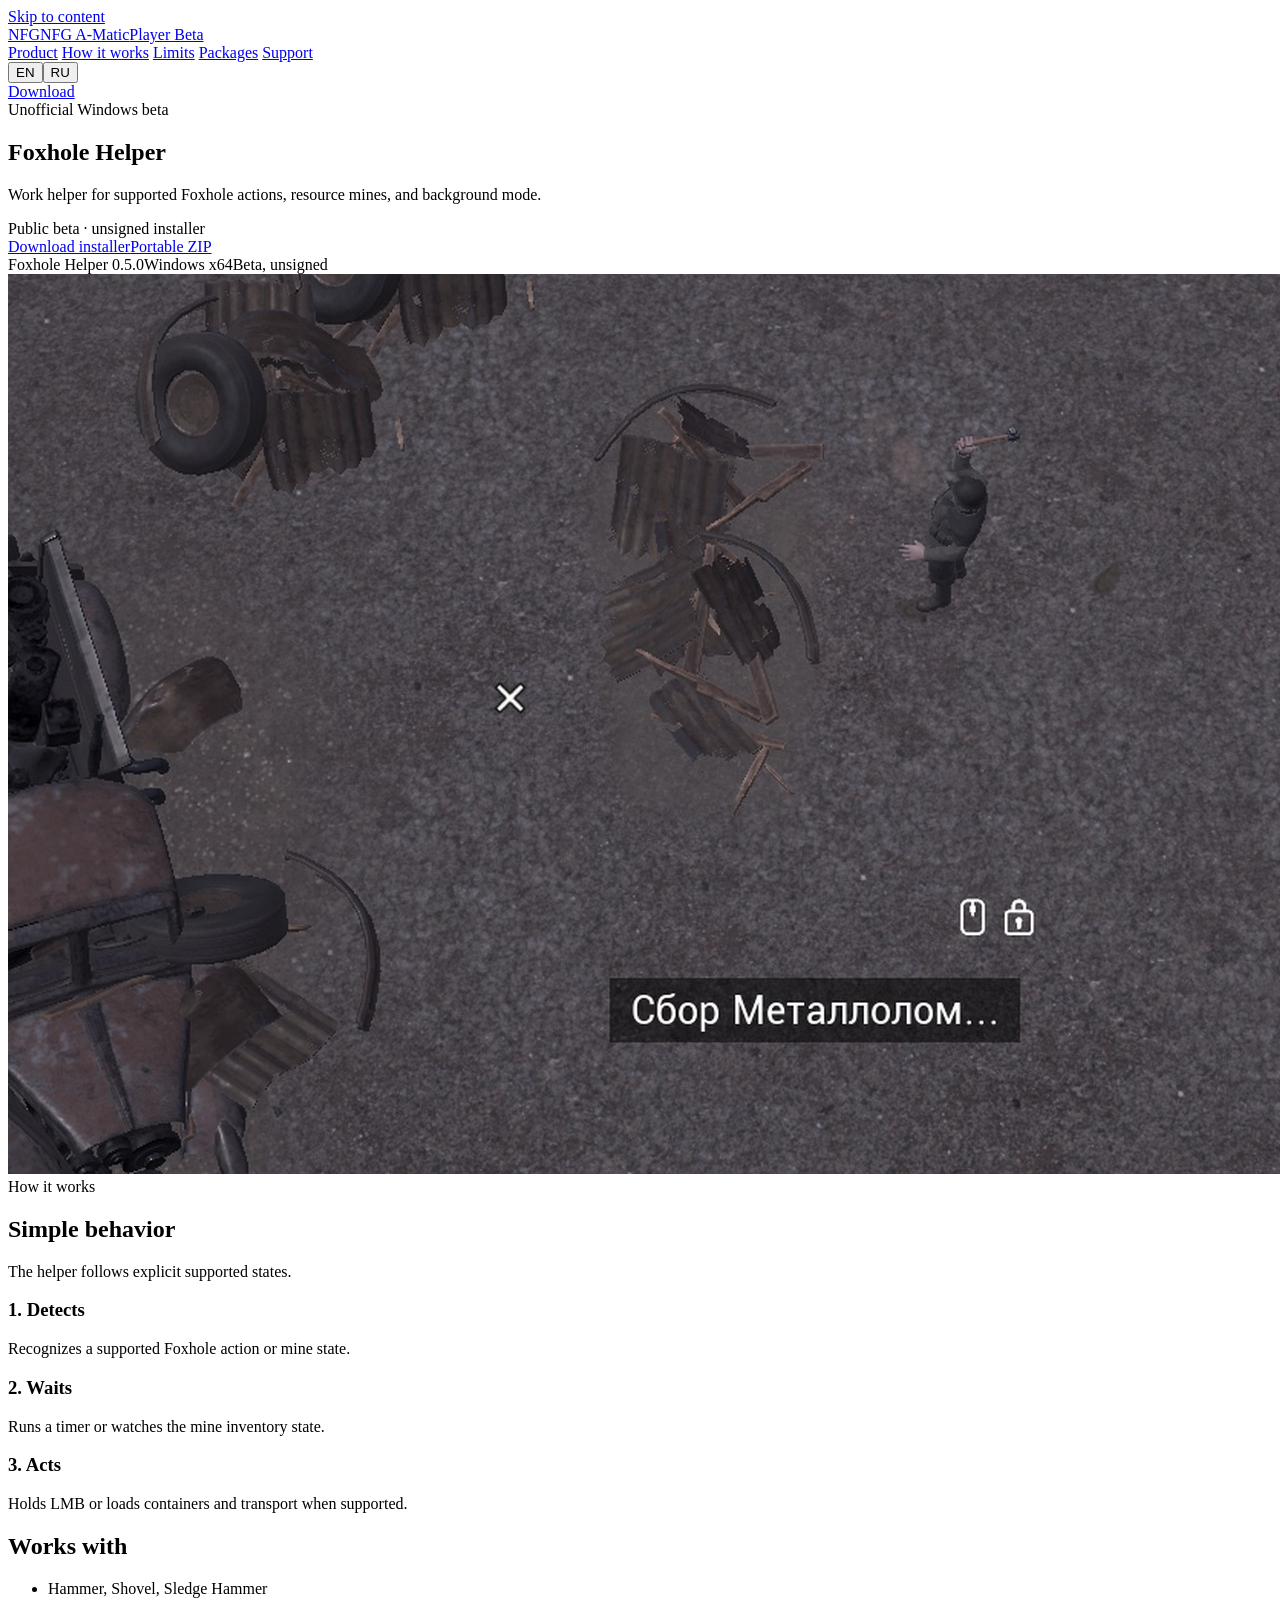
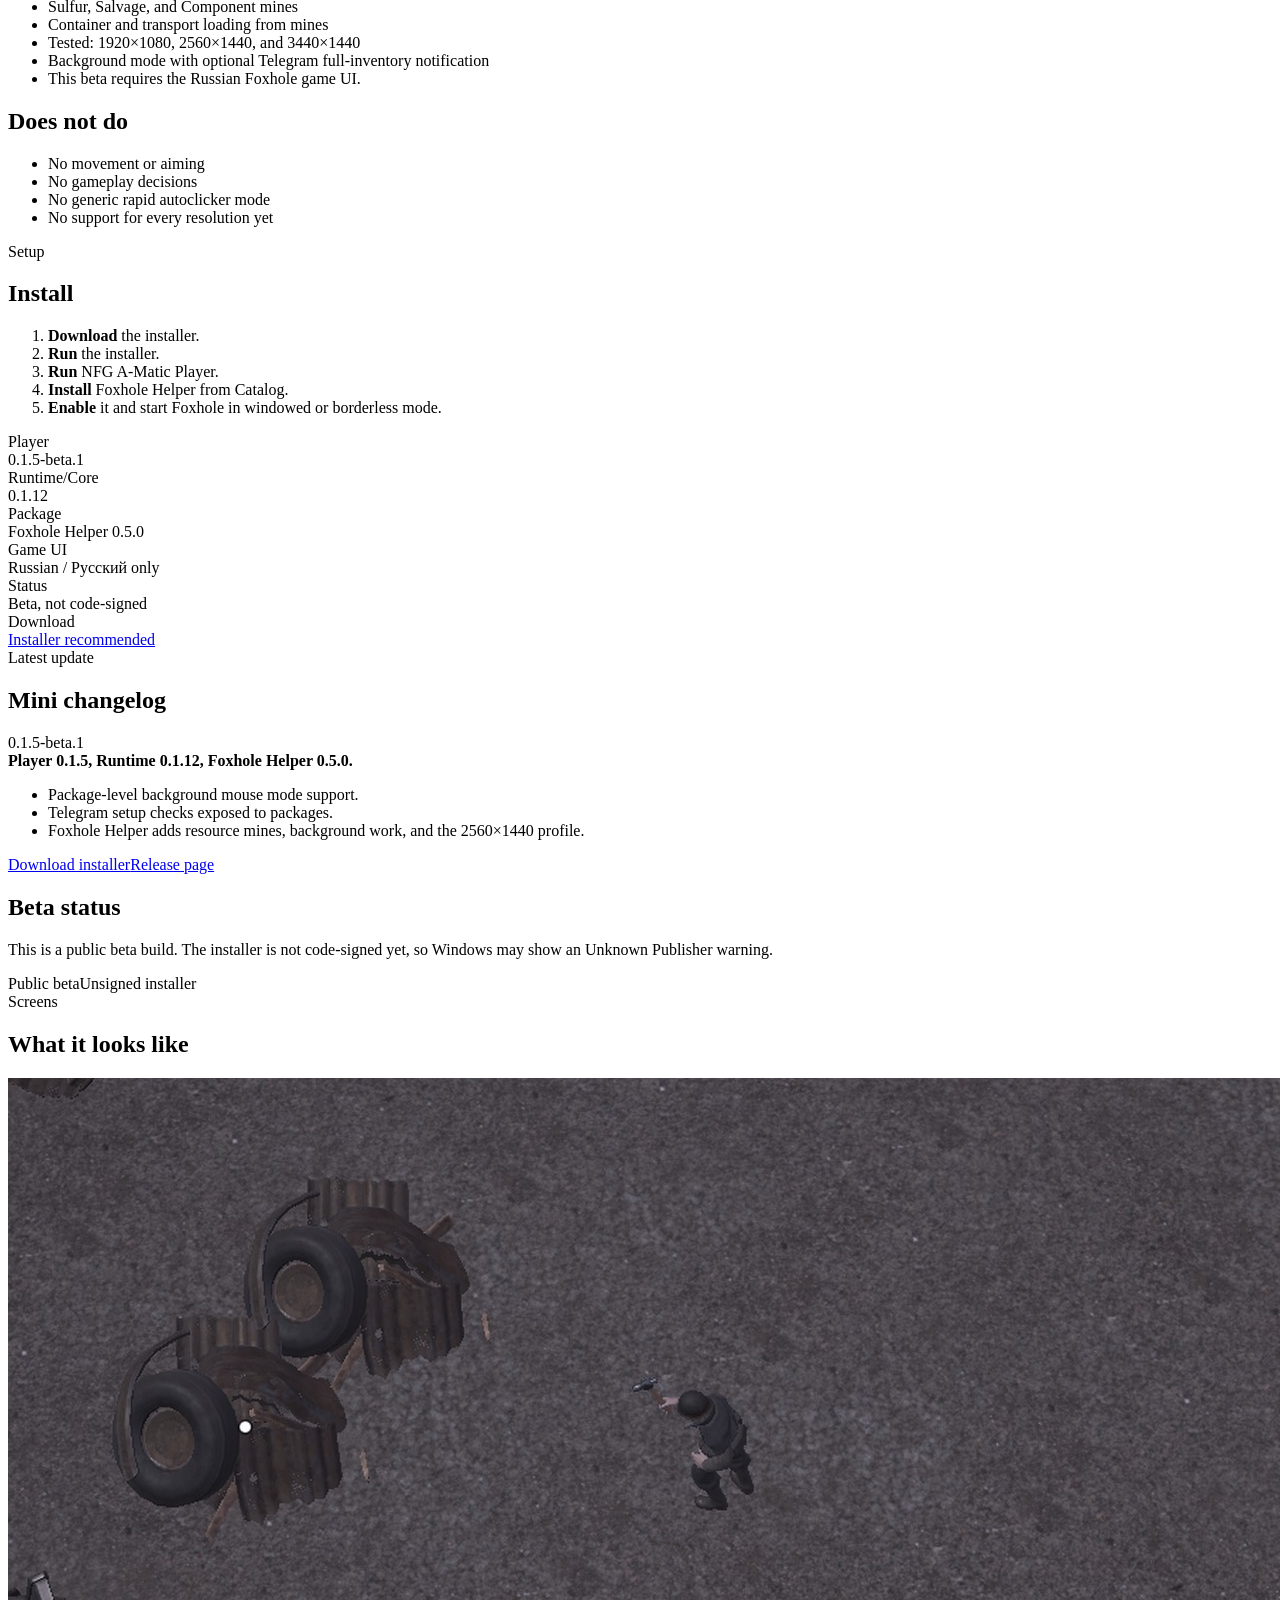
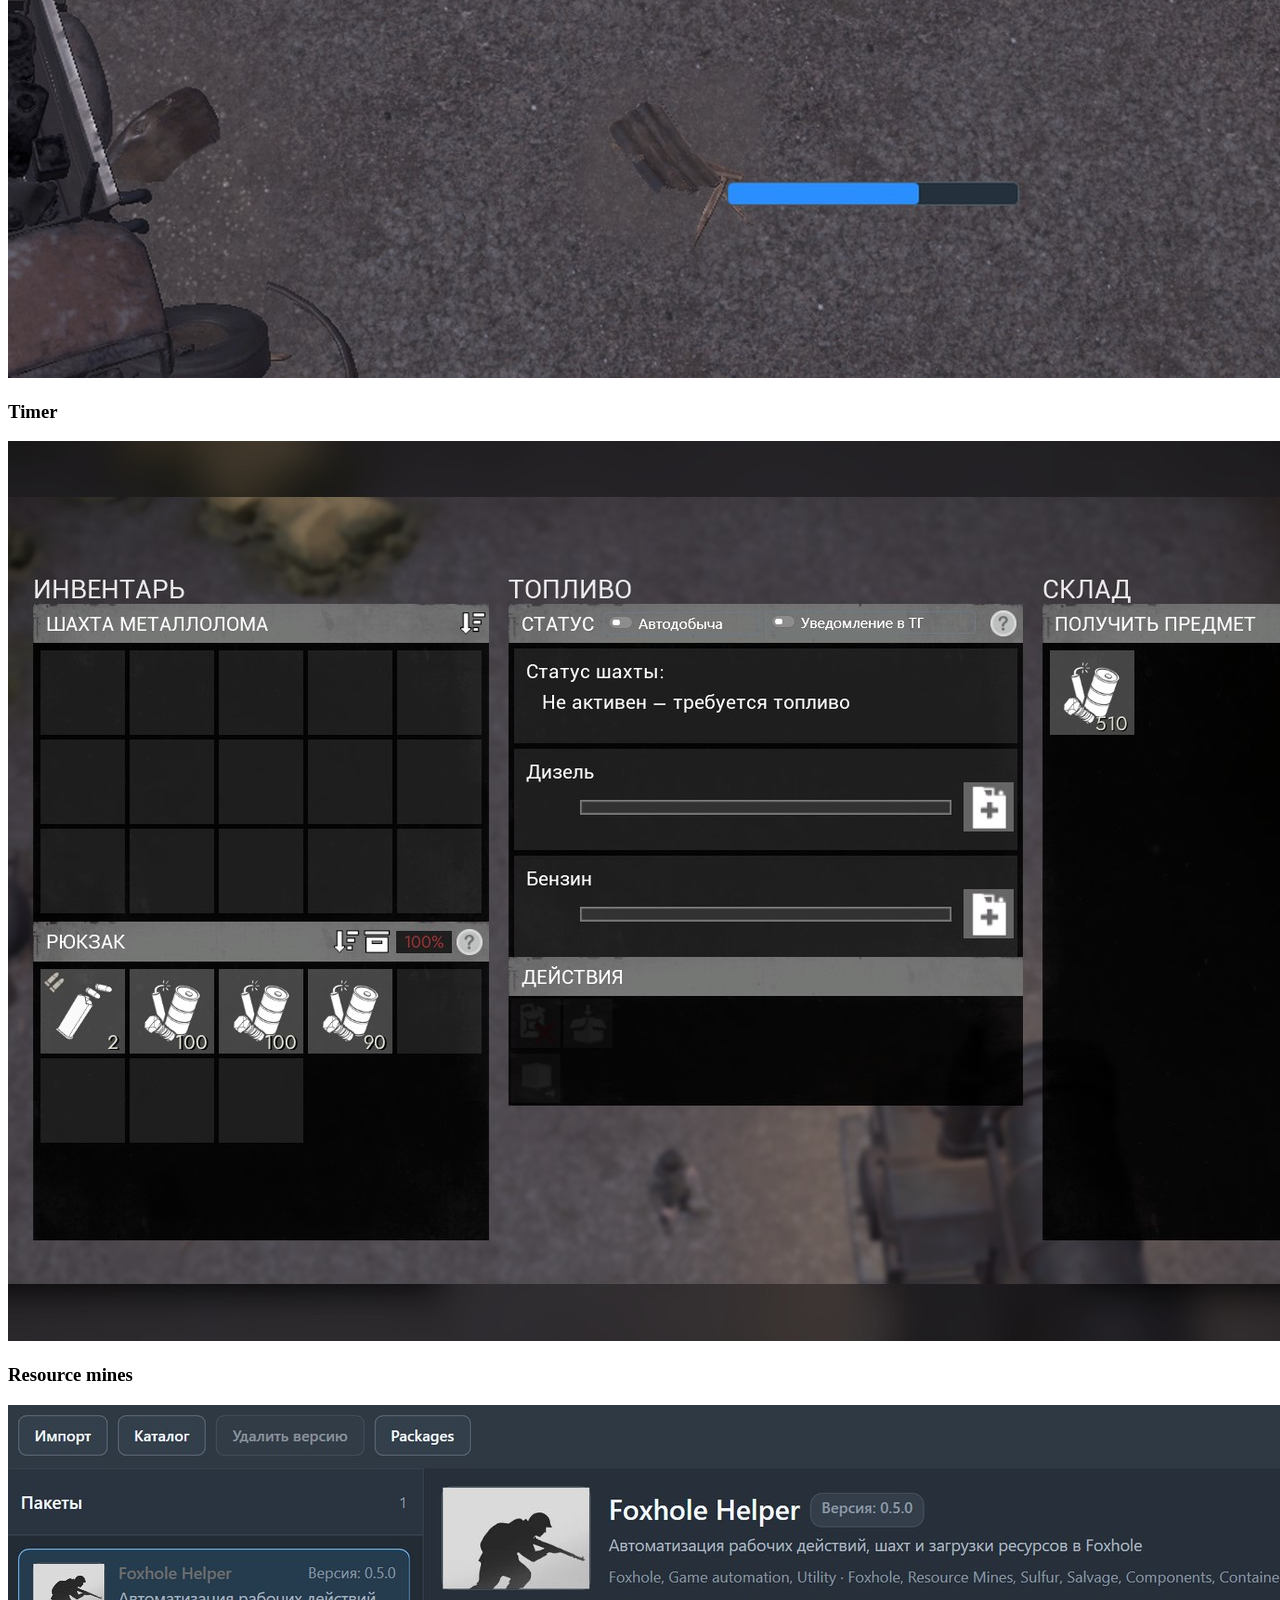
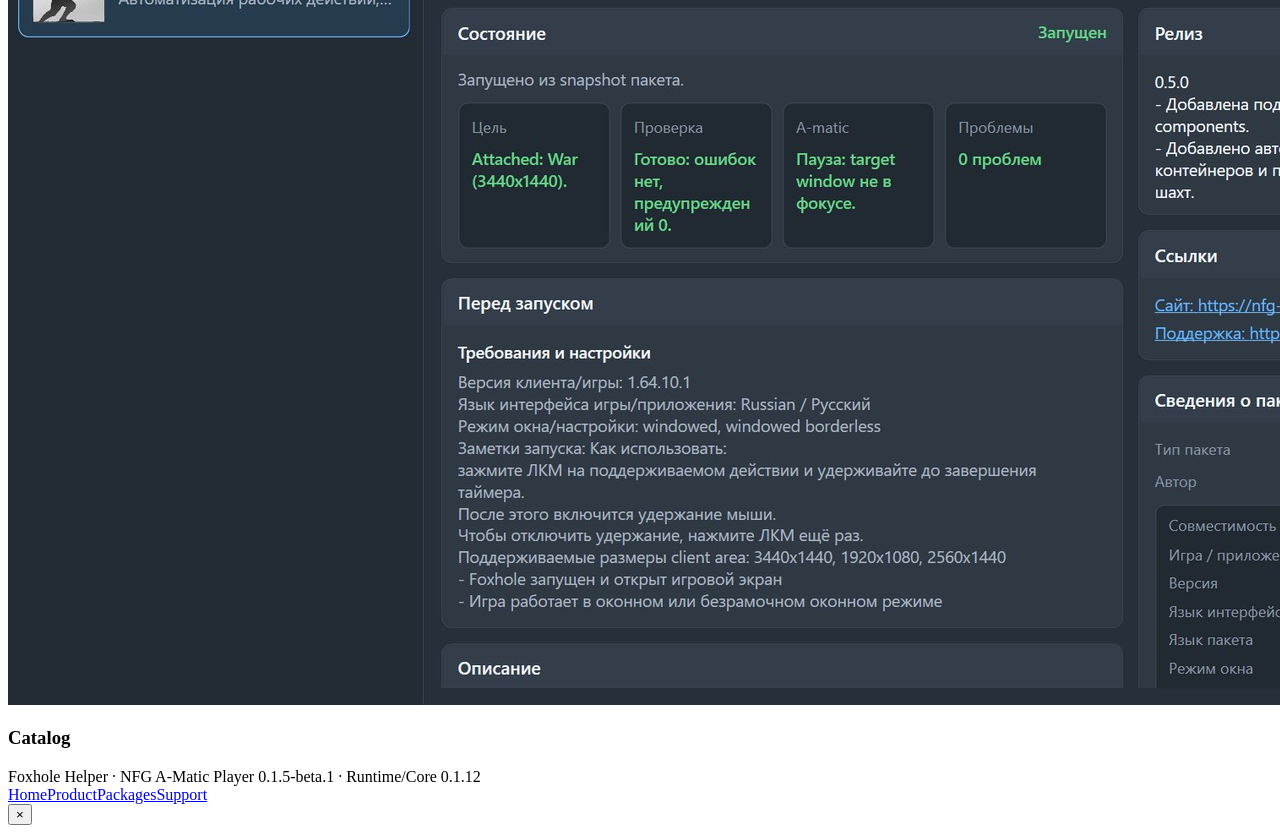
==== commit eeb133fe: "Note Foxhole Helper Russian UI requirement" ====
--- a/index.html
+++ b/index.html
@@ -46,8 +46,8 @@
 </div><div><img class="hero-shot zoomable" src="/assets/foxhole-helper/foxhole-helper-active-gather-20260529.jpg" alt="Foxhole Helper gathering salvage in Foxhole"/></div></div></section>
 <section id="how"><div class="container"><div class="section-head"><div><span class="kicker" data-i18n="how.kicker">How it works</span><h2 data-i18n="how.title">Simple behavior</h2></div><p data-i18n="how.copy">The helper does one narrow thing.</p></div>
 <div class="grid3"><div class="card"><h3 data-i18n="how1.title">1. Detects</h3><p class="muted" data-i18n="how1.copy">Recognizes a supported Foxhole action or mine state.</p></div><div class="card"><h3 data-i18n="how2.title">2. Waits</h3><p class="muted" data-i18n="how2.copy">Runs a timer or watches the mine inventory state.</p></div><div class="card"><h3 data-i18n="how3.title">3. Acts</h3><p class="muted" data-i18n="how3.copy">Holds LMB or loads containers and transport when supported.</p></div></div></div></section>
-<section id="limits"><div class="container grid2"><div class="panel"><h2 data-i18n="works.title">Works with</h2><ul class="clean"><li><span class="mark ok"></span><span data-i18n="works.1">Hammer, Shovel, Sledge Hammer</span></li><li><span class="mark ok"></span><span data-i18n="works.2">Sulfur, Salvage, and Component mines</span></li><li><span class="mark ok"></span><span data-i18n="works.3">Container and transport loading from mines</span></li><li><span class="mark ok"></span><span data-i18n="works.4">Tested: 1920×1080, 2560×1440, and 3440×1440</span></li><li><span class="mark ok"></span><span data-i18n="works.5">Background mode with optional Telegram full-inventory notification</span></li></ul></div><div class="panel"><h2 data-i18n="not.title">Does not do</h2><ul class="clean"><li><span class="mark bad"></span><span data-i18n="not.1">No movement or aiming</span></li><li><span class="mark bad"></span><span data-i18n="not.2">No gameplay decisions</span></li><li><span class="mark bad"></span><span data-i18n="not.3">No generic rapid autoclicker mode</span></li><li><span class="mark bad"></span><span data-i18n="not.4">No support for every resolution yet</span></li></ul></div></div></section>
-<section id="download"><div class="container grid2"><div><span class="kicker" data-i18n="setup.kicker">Setup</span><h2 data-i18n="setup.title">Install</h2><ol class="steps"><li data-i18n-html="setup.1"><strong>Download</strong> the installer.</li><li data-i18n-html="setup.2"><strong>Run</strong> the installer.</li><li data-i18n-html="setup.3"><strong>Run</strong> NFG A-Matic Player.</li><li data-i18n-html="setup.4"><strong>Install</strong> Foxhole Helper from Catalog.</li><li data-i18n-html="setup.5"><strong>Enable</strong> it and start Foxhole in windowed or borderless mode.</li></ol></div><div class="spec"><div class="spec-row"><div class="spec-label" data-i18n="spec.player">Player</div><div class="spec-value">0.1.5-beta.1</div></div><div class="spec-row"><div class="spec-label" data-i18n="spec.runtime">Runtime/Core</div><div class="spec-value">0.1.12</div></div><div class="spec-row"><div class="spec-label" data-i18n="spec.package">Package</div><div class="spec-value">Foxhole Helper 0.5.0</div></div><div class="spec-row"><div class="spec-label" data-i18n="spec.status">Status</div><div class="spec-value" data-i18n="spec.statusv">Beta, not code-signed</div></div><div class="spec-row"><div class="spec-label" data-i18n="spec.download">Download</div><div class="spec-value"><a data-i18n="spec.downloadv" href="/download">Installer recommended</a></div></div></div></div></section>
+<section id="limits"><div class="container grid2"><div class="panel"><h2 data-i18n="works.title">Works with</h2><ul class="clean"><li><span class="mark ok"></span><span data-i18n="works.1">Hammer, Shovel, Sledge Hammer</span></li><li><span class="mark ok"></span><span data-i18n="works.2">Sulfur, Salvage, and Component mines</span></li><li><span class="mark ok"></span><span data-i18n="works.3">Container and transport loading from mines</span></li><li><span class="mark ok"></span><span data-i18n="works.4">Tested: 1920×1080, 2560×1440, and 3440×1440</span></li><li><span class="mark ok"></span><span data-i18n="works.5">Background mode with optional Telegram full-inventory notification</span></li><li><span class="mark warn"></span><span data-i18n="works.6">This beta requires the Russian Foxhole game UI.</span></li></ul></div><div class="panel"><h2 data-i18n="not.title">Does not do</h2><ul class="clean"><li><span class="mark bad"></span><span data-i18n="not.1">No movement or aiming</span></li><li><span class="mark bad"></span><span data-i18n="not.2">No gameplay decisions</span></li><li><span class="mark bad"></span><span data-i18n="not.3">No generic rapid autoclicker mode</span></li><li><span class="mark bad"></span><span data-i18n="not.4">No support for every resolution yet</span></li></ul></div></div></section>
+<section id="download"><div class="container grid2"><div><span class="kicker" data-i18n="setup.kicker">Setup</span><h2 data-i18n="setup.title">Install</h2><ol class="steps"><li data-i18n-html="setup.1"><strong>Download</strong> the installer.</li><li data-i18n-html="setup.2"><strong>Run</strong> the installer.</li><li data-i18n-html="setup.3"><strong>Run</strong> NFG A-Matic Player.</li><li data-i18n-html="setup.4"><strong>Install</strong> Foxhole Helper from Catalog.</li><li data-i18n-html="setup.5"><strong>Enable</strong> it and start Foxhole in windowed or borderless mode.</li></ol></div><div class="spec"><div class="spec-row"><div class="spec-label" data-i18n="spec.player">Player</div><div class="spec-value">0.1.5-beta.1</div></div><div class="spec-row"><div class="spec-label" data-i18n="spec.runtime">Runtime/Core</div><div class="spec-value">0.1.12</div></div><div class="spec-row"><div class="spec-label" data-i18n="spec.package">Package</div><div class="spec-value">Foxhole Helper 0.5.0</div></div><div class="spec-row"><div class="spec-label" data-i18n="spec.language">Game UI</div><div class="spec-value" data-i18n="spec.languagev">Russian / Русский only</div></div><div class="spec-row"><div class="spec-label" data-i18n="spec.status">Status</div><div class="spec-value" data-i18n="spec.statusv">Beta, not code-signed</div></div><div class="spec-row"><div class="spec-label" data-i18n="spec.download">Download</div><div class="spec-value"><a data-i18n="spec.downloadv" href="/download">Installer recommended</a></div></div></div></div></section>
 <section id="changelog"><div class="container grid2"><div class="panel release-card"><span class="kicker" data-i18n="changelog.kicker">Latest update</span><h2 data-i18n="changelog.title">Mini changelog</h2><div class="changelog"><div class="changelog-row"><div class="changelog-version">0.1.5-beta.1</div><div><strong data-i18n="changelog.summary">Player 0.1.5, Runtime 0.1.12, Foxhole Helper 0.5.0.</strong><ul class="list"><li data-i18n="changelog.1">Package-level background mouse mode support.</li><li data-i18n="changelog.2">Telegram setup checks exposed to packages.</li><li data-i18n="changelog.3">Foxhole Helper adds resource mines, background work, and the 2560×1440 profile.</li></ul></div></div></div><div class="actions actions-compact"><a class="btn btn-primary" data-i18n="changelog.download" href="/download">Download installer</a><a class="btn" data-i18n="changelog.release" href="/releases">Release page</a></div></div><div class="panel"><h2 data-i18n="trust.title">Beta status</h2><p class="muted" data-i18n="trust.copy">This is a public beta build. The installer is not code-signed yet, so Windows may show an Unknown Publisher warning.</p><div class="badges"><span class="pill beta" data-i18n="trust.beta">Public beta</span><span class="pill warn" data-i18n="trust.unsigned">Unsigned installer</span></div></div></div></section>
 <section id="screens"><div class="container"><div class="section-head"><div><span class="kicker" data-i18n="screens.kicker">Screens</span><h2 data-i18n="screens.title">What it looks like</h2></div></div><div class="grid3"><div class="shot"><img class="zoomable" src="/assets/foxhole-helper/foxhole-helper-progress-bar-20260529.jpg" alt="Timer progress before hold starts"/><div class="shot-body"><h3 data-i18n="screen1.title">Timer</h3></div></div><div class="shot"><img class="zoomable" src="/assets/foxhole-helper/foxhole-resource-mine-ui-20260529.jpg" alt="Foxhole Helper resource mine controls"/><div class="shot-body"><h3 data-i18n="screen2.title">Resource mines</h3></div></div><div class="shot"><img class="zoomable" src="/assets/foxhole-helper/player-catalog-foxhole-helper-20260529.jpg" alt="Foxhole Helper in Player catalog"/><div class="shot-body"><h3 data-i18n="screen3.title">Catalog</h3></div></div></div></div></section>
 </main><footer class="footer"><div class="container footer-inner"><div data-i18n="footer.text">Foxhole Helper · NFG A-Matic Player 0.1.5-beta.1 · Runtime/Core 0.1.12</div><div class="footer-links"><a data-i18n="footer.home" href="/">Home</a><a data-i18n="footer.product" href="/foxhole-clicker/">Product</a><a data-i18n="footer.packages" href="/packages/">Packages</a><a data-i18n="footer.support" href="/support/">Support</a></div></div></footer><div class="lightbox" id="image-lightbox" aria-hidden="true"><div class="lightbox-panel"><button class="lightbox-close" type="button" aria-label="Close image">×</button><img id="lightbox-image" alt=""/><div class="lightbox-caption" id="lightbox-caption"></div></div></div><script>window.NFG_TRANSLATIONS = {
@@ -90,6 +90,7 @@
     "works.3": "Container and transport loading from mines",
     "works.4": "Tested: 1920×1080, 2560×1440, and 3440×1440",
     "works.5": "Background mode with optional Telegram full-inventory notification",
+    "works.6": "This beta requires the Russian Foxhole game UI.",
     "not.title": "Does not do",
     "not.1": "No movement or aiming",
     "not.2": "No gameplay decisions",
@@ -105,6 +106,8 @@
     "spec.player": "Player",
     "spec.runtime": "Runtime/Core",
     "spec.package": "Package",
+    "spec.language": "Game UI",
+    "spec.languagev": "Russian / Русский only",
     "spec.status": "Status",
     "spec.statusv": "Beta, not code-signed",
     "spec.download": "Download",
@@ -166,6 +169,7 @@
     "works.3": "Наполнением контейнеров и транспорта из шахт",
     "works.4": "Проверено: 1920×1080, 2560×1440 и 3440×1440",
     "works.5": "Фоновым режимом и опциональным Telegram-уведомлением о полном инвентаре",
+    "works.6": "Текущая beta работает только с русскоязычным интерфейсом Foxhole.",
     "not.title": "Не делает",
     "not.1": "Не ходит и не целится",
     "not.2": "Не принимает игровые решения",
@@ -181,6 +185,8 @@
     "spec.player": "Player",
     "spec.runtime": "Runtime/Core",
     "spec.package": "Пакет",
+    "spec.language": "Язык игры",
+    "spec.languagev": "Только Russian / Русский",
     "spec.status": "Статус",
     "spec.statusv": "Beta, без подписи",
     "spec.download": "Скачать",
